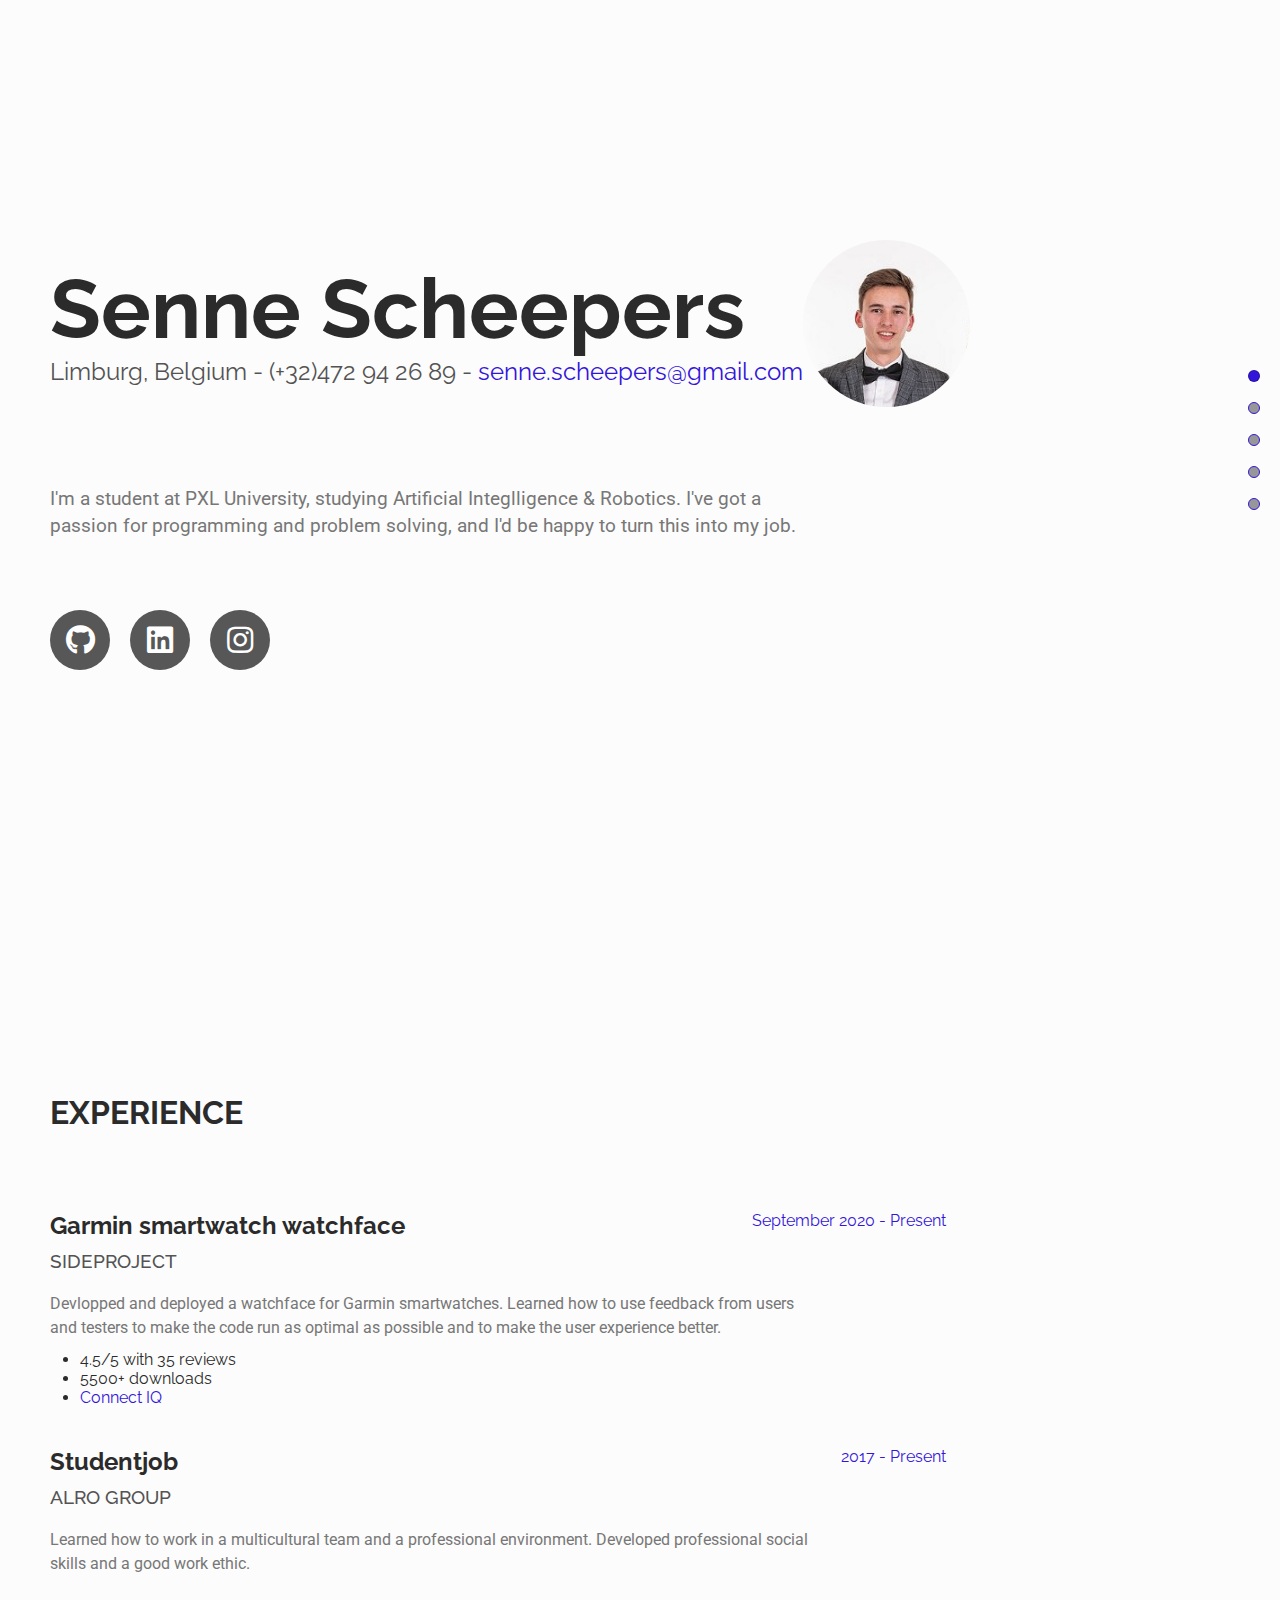
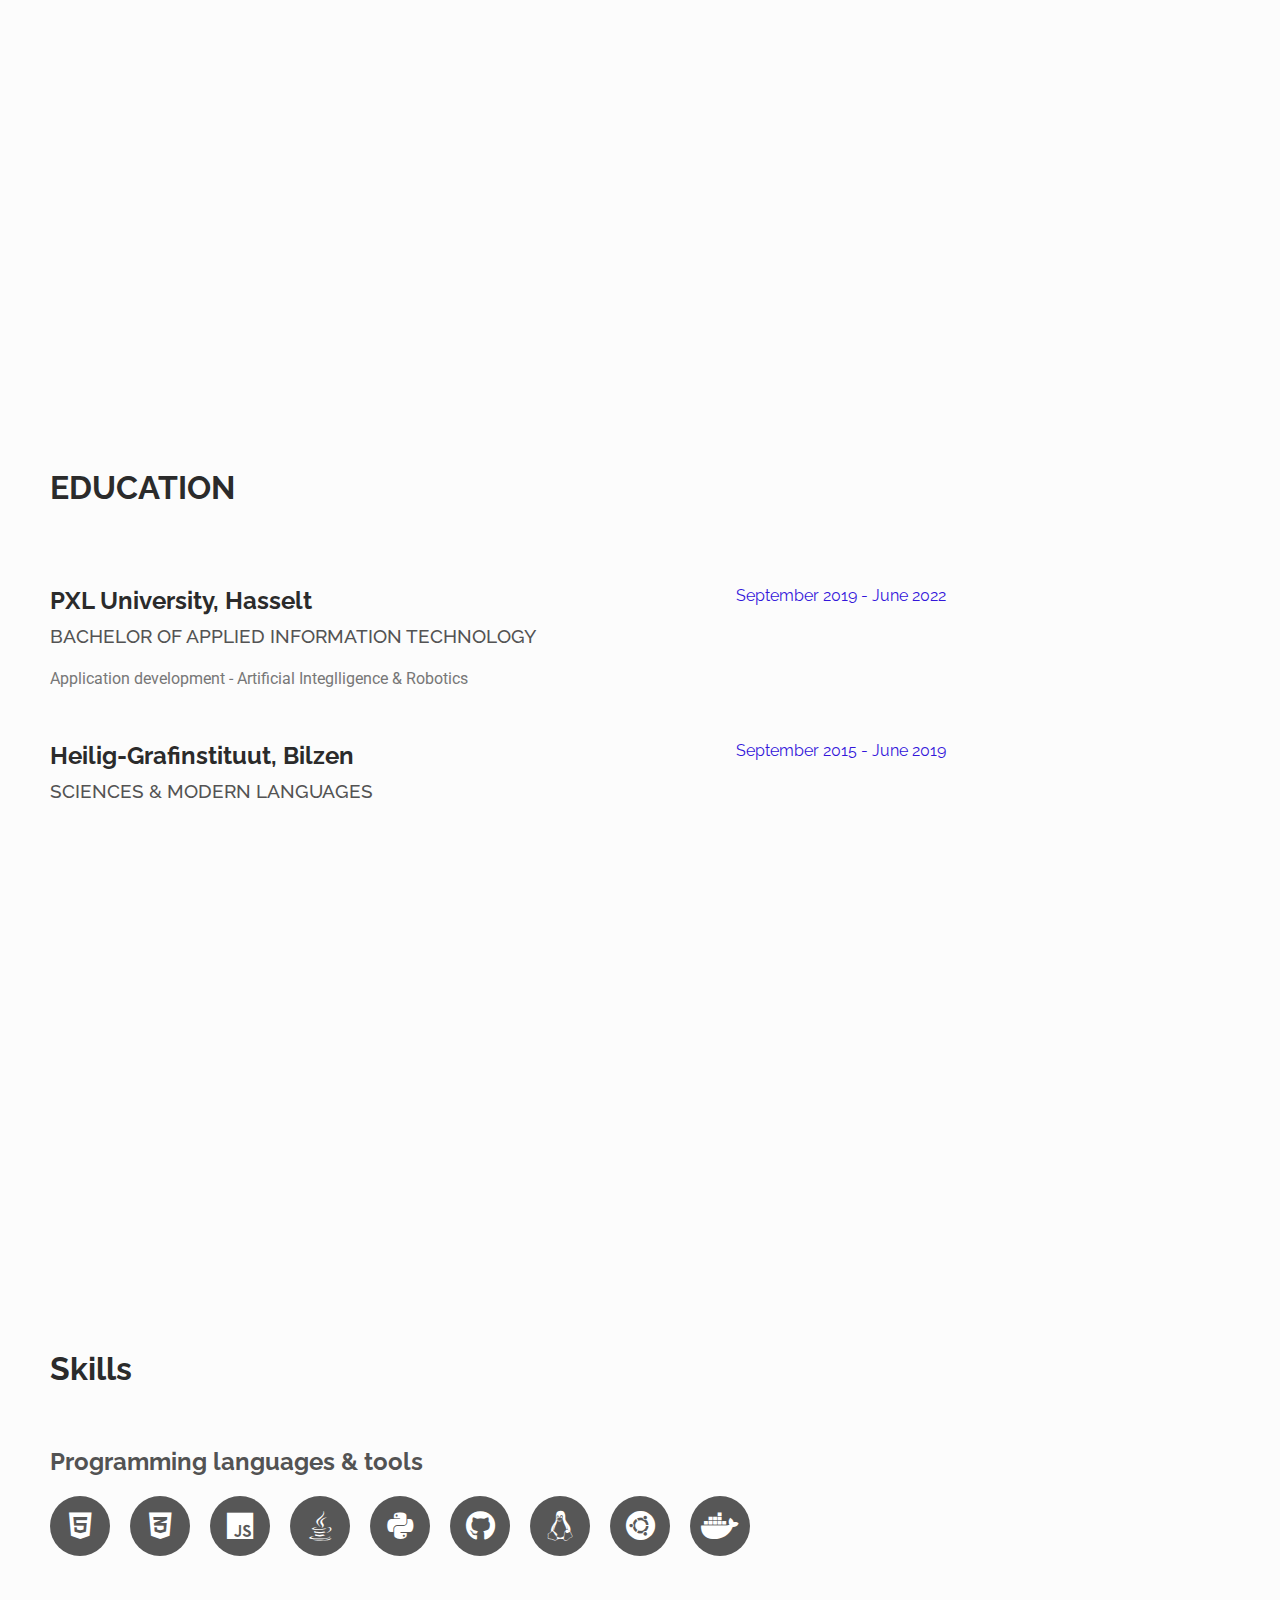
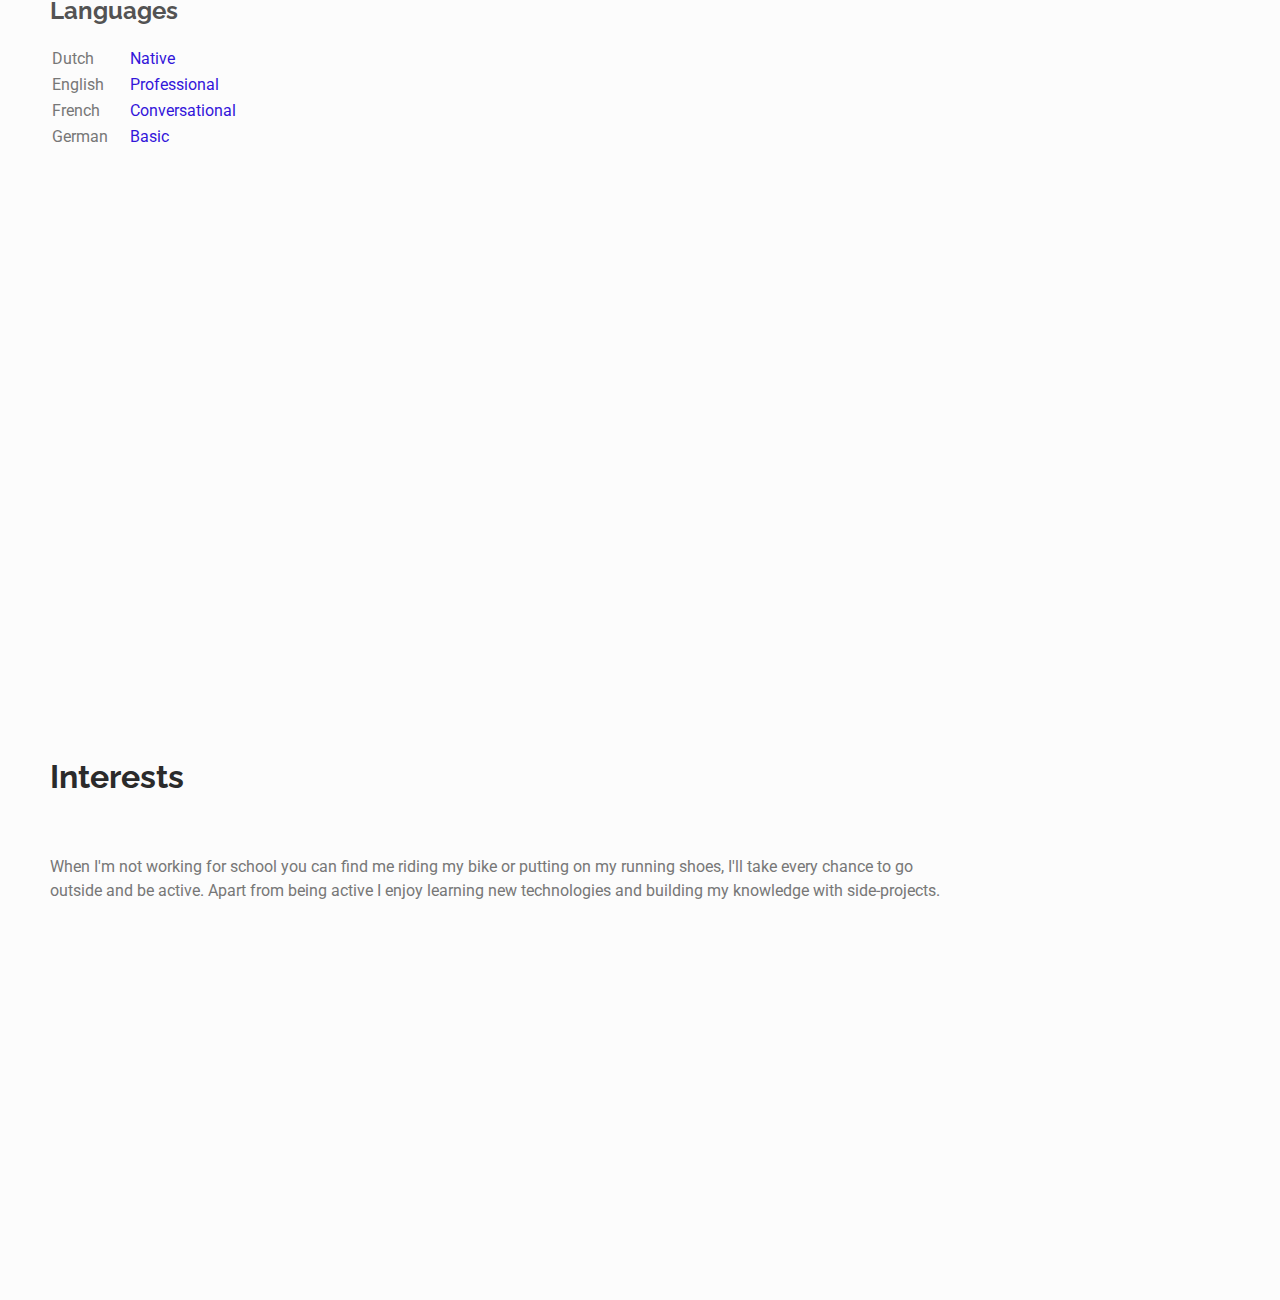
==== index.html @ 8582acb7 "Added interests page" ====
<!DOCTYPE html>
<html lang="en">

<head>
    <meta charset="UTF-8">
    <meta name="viewport" content="width=device-width, initial-scale=1.0">
    <link rel="icon" type="image/jpg" href="./assets/picture.jpg">
    <!-- Font Awesome -->
    <link rel="stylesheet" href="https://cdnjs.cloudflare.com/ajax/libs/font-awesome/5.15.2/css/all.min.css" />
    <!-- Google Fonts -->
    <link rel="preconnect" href="https://fonts.gstatic.com">
    <link href="https://fonts.googleapis.com/css2?family=Raleway:ital,wght@0,100;0,200;0,300;0,400;0,500;0,600;0,700;0,800;0,900;1,100;1,200;1,300;1,400;1,500;1,600;1,700;1,800;1,900&family=Roboto:ital,wght@0,100;0,300;0,400;0,500;0,700;0,900;1,100;1,300;1,400;1,500;1,700;1,900&display=swap"
        rel="stylesheet">
    <!-- Stylesheet -->
    <link rel="stylesheet" href="css/index.css">
    <title>Senne Scheepers</title>
</head>

<body>
    <div id="pages">
        <!-- HERE'S AN ANCHOR POINT (SCROLL INDICATOR) -->
        <div>
            <div class="scroll-indicator" id="section01" data-scroll-indicator-title="About"></div>
        </div>
        <section id="about">
            <div class="header">
                <div class="text">
                    <h1>Senne Scheepers</h1>
                    <span>Limburg, Belgium - (+32)472 94 26 89 - <a href="mailto:senne.scheepers@gmail.com">senne.scheepers@gmail.com</a></span>
                </div>
                <img src="./assets/picture.jpg" alt="Senne Scheepers">
            </div>
            <p>
                I'm a student at PXL University, studying Artificial Integlligence & Robotics. I've got a passion for programming and problem solving, and I'd be happy to turn this into my job.
            </p>
            <div id="links">
                <a href="https://github.com/sennescheepers" target="_blank"><i class="fab fa-github"></i></a>
                <a href="https://www.linkedin.com/in/sennescheepers/" target="_blank"><i class="fab fa-linkedin"></i></a>
                <a href="https://www.instagram.com/sennescheepers/" target="_blank"><i class="fab fa-instagram"></i></a>
            </div>
        </section>
        <!-- HERE'S AN ANCHOR POINT (SCROLL INDICATOR) -->
        <div>
            <div class="scroll-indicator" id="section02" data-scroll-indicator-title="Experience"></div>
        </div>
        <section id="experience">
            <h1>EXPERIENCE</h1>
            <article class="experience">
                <h3>Garmin smartwatch watchface</h3>
                <span class="date">September 2020 - Present</span>
                <p class="subtitle">SIDEPROJECT</p>
                <p class="text">
                    Devlopped and deployed a watchface for Garmin smartwatches. Learned how to use feedback from users and testers to make the code run as optimal as possible and to make the user experience better.
                    <ul class="list">
                        <li>4.5/5 with 35 reviews</li>
                        <li>5500+ downloads</li>
                        <li><a href="https://apps.garmin.com/nl-NL/apps/6eda8a23-2dc6-41f1-b3f8-45622f2d4570" target="_blank">Connect IQ</a></li>
                    </ul>
                </p>
            </article>
            <article class="experience">
                <h3>Studentjob</h3>
                <span class="date">2017 - Present</span>
                <p class="subtitle">ALRO GROUP</p>
                <p class="text">
                    Learned how to work in a multicultural team and a professional environment. Developed professional social skills and a good work ethic.
                </p>
            </article>
        </section>
        <!-- HERE'S AN ANCHOR POINT (SCROLL INDICATOR) -->
        <div>
            <div class="scroll-indicator" id="section03" data-scroll-indicator-title="Education"></div>
        </div>
        <section id="education">
            <h1>EDUCATION</h1>
            <article class="education">
                <h3>PXL University, Hasselt</h3>
                <span class="date">September 2019 - June 2022</span>
                <p class="subtitle">BACHELOR OF APPLIED INFORMATION TECHNOLOGY</p>
                <span class="text">Application development - Artificial Integlligence & Robotics</span>
            </article>
            <article class="education">
                <h3>Heilig-Grafinstituut, Bilzen</h3>
                <span class="date">September 2015 - June 2019</span>
                <p class="subtitle">SCIENCES & MODERN LANGUAGES</p>
            </article>
        </section>
        <!-- HERE'S AN ANCHOR POINT (SCROLL INDICATOR) -->
        <div>
            <div class="scroll-indicator" id="section04" data-scroll-indicator-title="Skills"></div>
        </div>
        <section id="skills">
            <h1>Skills</h1>
            <h3>Programming languages & tools</h3>
            <div id="tools">
                <div class="tool">
                    <i class="fab fa-html5"></i>
                </div>
                <div class="tool">
                    <i class="fab fa-css3-alt"></i>
                </div>
                <div class="tool">
                    <i class="fab fa-js"></i>
                </div>
                <div class="tool">
                    <i class="fab fa-java"></i>
                </div>
                <div class="tool">
                    <i class="fab fa-python"></i>
                </div>
                <div class="tool">
                    <i class="fab fa-github"></i>
                </div>
                <div class="tool">
                    <i class="fab fa-linux"></i>
                </div>
                <div class="tool">
                    <i class="fab fa-ubuntu"></i>
                </div>
                <div class="tool">
                    <i class="fab fa-docker"></i>
                </div>
            </div>
            <h3>Languages</h3>
            <table id="languages">
                <tr>
                    <td><span>Dutch</span></td>
                    <td><span class="level">Native</span></td>
                </tr>
                <tr>
                    <td><span>English</span></td>
                    <td><span class="level">Professional</span></td>
                </tr>
                <tr>
                    <td><span>French</span></td>
                    <td><span class="level">Conversational</span></td>
                </tr>
                <tr>
                    <td><span>German</span></td>
                    <td><span class="level">Basic</span></td>
                </tr>
            </table>
        </section>
        <!-- HERE'S AN ANCHOR POINT (SCROLL INDICATOR) -->
        <div>
            <div class="scroll-indicator" id="section05" data-scroll-indicator-title="Interests"></div>
        </div>
        <section id="interests">
            <h1>Interests</h1>
            <p>
                When I'm not working for school you can find me riding my bike or putting on my running shoes, I'll take every chance to go outside and be active. Apart from being active I enjoy learning new technologies and building my knowledge with side-projects.
            </p>
        </section>
    </div>

    <script src="https://ajax.googleapis.com/ajax/libs/jquery/2.1.1/jquery.min.js"></script>
    <script src="js/index.js"></script>
    <script src="js/scrollDots.js"></script>
</body>

</html>
---- css/index.css ----
* {
    margin: 0;
    padding: 0;
}

html,
body {
    margin: 0;
    padding: 0;
    width: 100%;
    height: 100%;
    font-family: 'Raleway', sans-serif;
    background-color: #fcfcfc;
    color: #2b2b2b;
}


/* Pages */

#pages {
    width: 100%;
    height: 100%;
}

#pages section {
    width: 100%;
    height: 100%;
    display: flex;
    justify-content: center;
    align-items: flex-start;
    flex-direction: column;
}


/* About */

#about .header {
    display: flex;
    flex-direction: row;
    align-items: center;
    justify-content: space-between;
}

#about h1 {
    margin-left: 50px;
    font-size: 62pt;
}

#about span {
    margin-left: 50px;
    font-size: 18pt;
    color: #535353;
}

#about span a {
    text-decoration: none;
    color: #3316da;
}

#about span a:hover {
    text-decoration: underline;
}

#about img {
    height: 90%;
    border-radius: 50%;
}

#about p {
    width: 60%;
    margin: 70px 50px;
    font-family: 'Roboto', sans-serif;
    font-size: 14pt;
    line-height: 20pt;
    color: #777777;
}

#about #links {
    margin-left: 50px;
    display: flex;
    flex-direction: row;
}

#about #links a {
    width: 60px;
    height: 60px;
    border-radius: 30px;
    background: #575757;
    display: flex;
    justify-content: center;
    align-items: center;
    text-decoration: none;
    margin-right: 20px;
    transition: .3s ease-in-out;
}

#about #links a:hover {
    background: #3316da;
}

#about #links a i {
    font-size: 30px;
    color: #fff;
}


/* Experience */

#experience h1 {
    margin: 0 0 60px 50px;
    font-size: 24pt;
}

#experience .experience {
    width: 70%;
    margin: 20px 50px;
}

#experience h3 {
    display: inline-block;
    font-size: 18pt;
}

#experience .date {
    float: right;
    color: #3316da;
}

#experience .subtitle {
    color: #535353;
    font-size: 14pt;
    font-weight: 500;
    margin: 10px 0;
}

#experience .text {
    font-family: 'Roboto', sans-serif;
    line-height: 18pt;
    color: #777777;
    margin: 10px 0;
    display: inline-block;
    width: 85%;
}

#experience .list {
    margin-left: 30px;
}

#experience .list a {
    text-decoration: none;
    color: #3316da;
}

#experience .list a:hover {
    text-decoration: underline;
}


/* Education */

#education h1 {
    margin: 0 0 60px 50px;
    font-size: 24pt;
}

#education .education {
    width: 70%;
    margin: 20px 50px;
}

#education h3 {
    display: inline-block;
    font-size: 18pt;
}

#education .date {
    float: right;
    color: #3316da;
}

#education .subtitle {
    color: #535353;
    font-size: 14pt;
    font-weight: 500;
    margin: 10px 0;
}

#education .text {
    font-family: 'Roboto', sans-serif;
    line-height: 18pt;
    color: #777777;
    margin: 10px 0;
    display: inline-block;
    width: 85%;
}


/* Skills */

#skills h1 {
    margin: 0 0 60px 50px;
    font-size: 24pt;
}

#skills h3 {
    margin: 0 0 20px 50px;
    font-size: 18pt;
    color: #535353;
}

#skills #tools {
    margin: 0 0 40px 50px;
    display: flex;
    flex-direction: row;
}

#skills #tools .tool {
    width: 60px;
    height: 60px;
    border-radius: 30px;
    background: #575757;
    display: flex;
    justify-content: center;
    align-items: center;
    text-decoration: none;
    margin-right: 20px;
    transition: .3s ease-in-out;
}

#skills #tools .tool i {
    font-size: 30px;
    color: #fff;
}

#skills #languages {
    margin-left: 50px;
    font-family: 'Roboto', sans-serif;
    line-height: 18pt;
    color: #777777;
}

#skills #languages .level {
    color: #3316da;
    margin-left: 20px;
}


/* Interests */

#interests h1 {
    margin: 0 0 60px 50px;
    font-size: 24pt;
}

#interests p {
    margin: 0 0 40px 50px;
    width: 70%;
    font-family: 'Roboto', sans-serif;
    line-height: 18pt;
    color: #777777;
}


/*easy scroll dots - navigation*/

.scroll-indicator-controller {
    position: fixed;
    top: 50vh;
    transform: translate(0, -50%);
    right: 20px;
    z-index: 999;
}

@media (max-width: 1024px) {
    .scroll-indicator-controller {
        right: 10px;
    }
}

.scroll-indicator-controller>div {
    width: 10px;
    height: 10px;
    position: relative;
    border-radius: 50%;
    border: 1px solid #3316da;
    background: rgba(0, 0, 0, 0.4);
    margin: 0 0 20px 0;
    cursor: pointer;
    transition: background 0.4s ease;
    will-change: transition;
}

.scroll-indicator-controller>div span {
    color: #3316da;
    position: absolute;
    right: calc(100% + 8px);
    white-space: nowrap;
    top: -4px;
    font-size: 16px;
    line-height: 17px;
    width: 0;
    overflow: hidden;
    opacity: 0;
    transform: translateX(10px);
    transition: all 0.4s ease;
    will-change: transition;
    color: #777777;
    font-weight: 300;
}

.scroll-indicator-controller>div span:after {
    content: "-----";
    padding-left: 5px;
    letter-spacing: -3px;
    vertical-align: text-top;
    font-weight: 400;
}

@media (hover: hover) {
    .scroll-indicator-controller>div:hover span {
        width: auto;
        opacity: 1;
        overflow: visible;
        transform: translateX(0px);
    }
}

@media all and (-ms-high-contrast: none),
(-ms-high-contrast: active) {
    .scroll-indicator-controller>div:hover span {
        width: auto;
        opacity: 1;
        overflow: visible;
        transform: translateX(0px);
    }
}

@media (hover: none) {
    .scroll-indicator-controller>div span {
        display: none;
    }
}

.scroll-indicator-controller.indi-mobile>div span {
    display: none;
}

.scroll-indicator-controller>div.active {
    background: #3316da;
    border-color: rgba(0, 0, 0, 0.25);
}

@supports (-ms-ime-align:auto) {
    .scroll-indicator-controller>div span {
        transition: opacity 0.4s ease;
    }
}
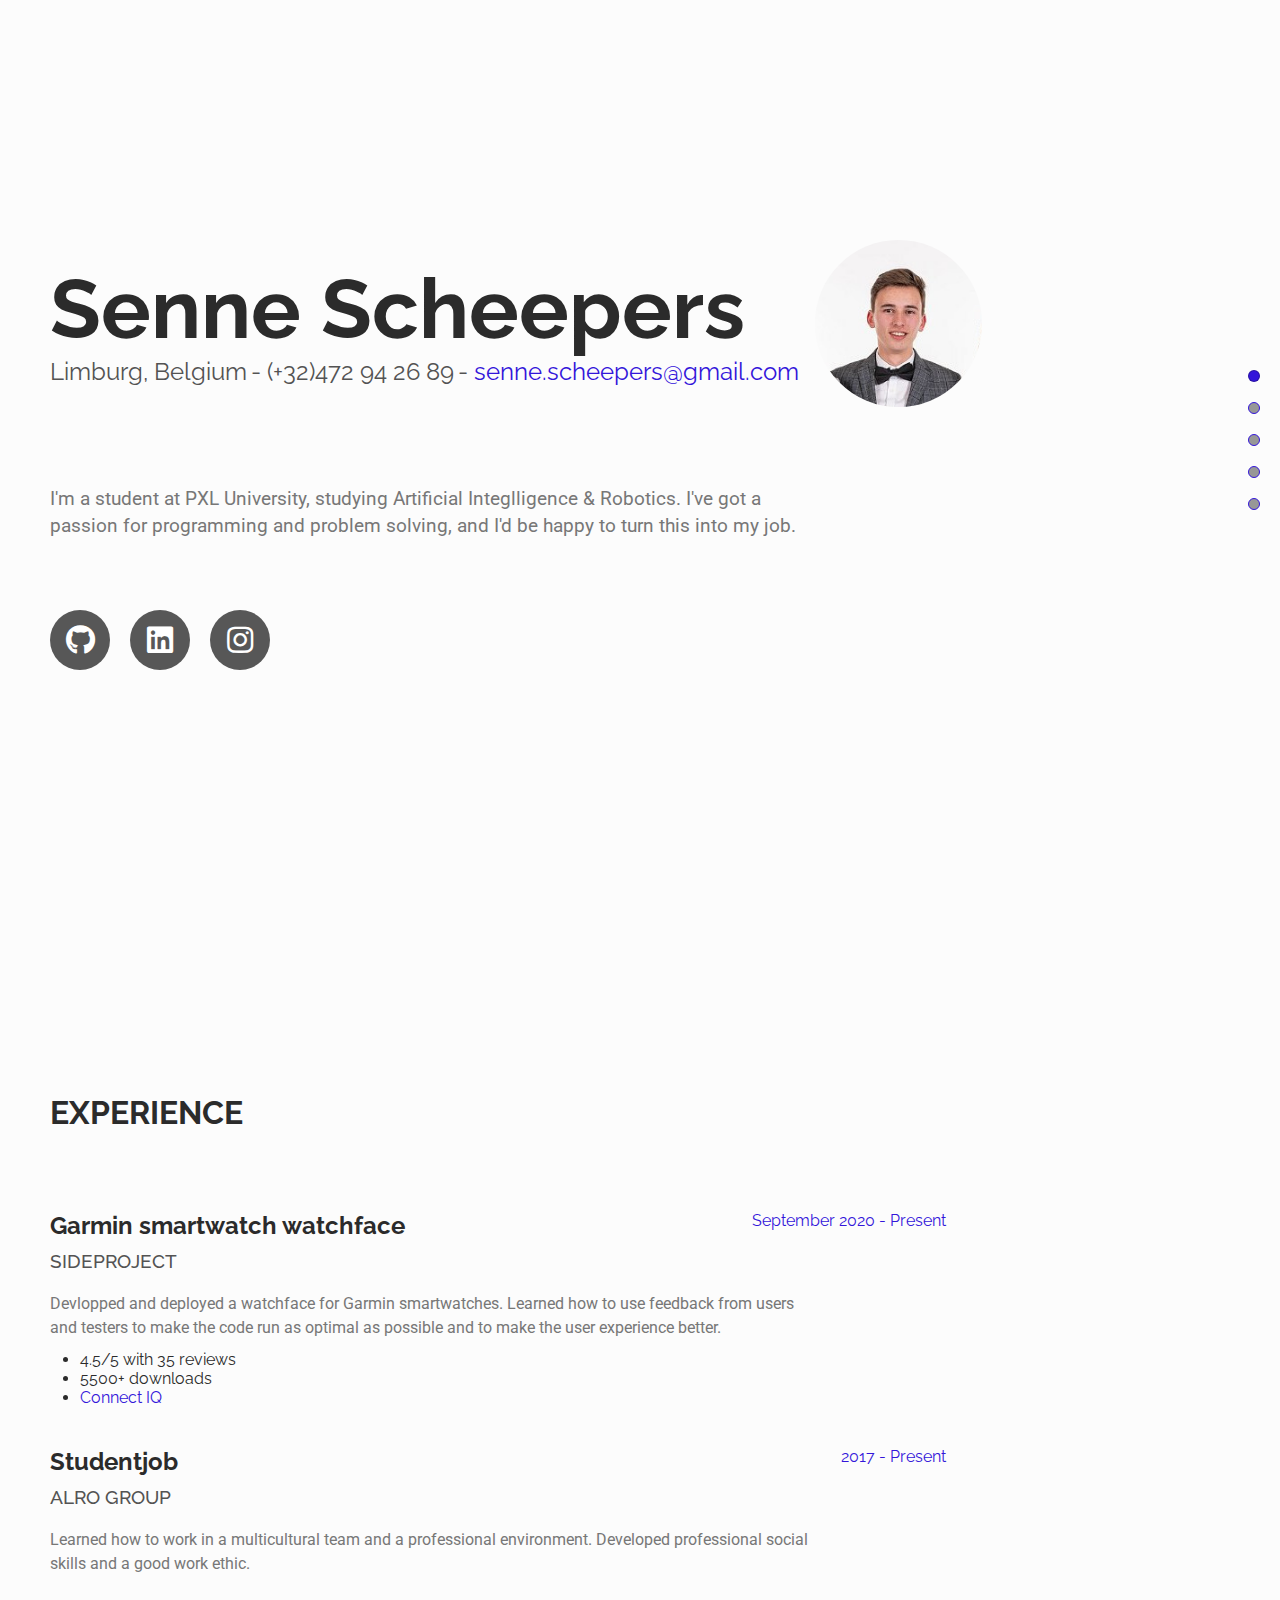
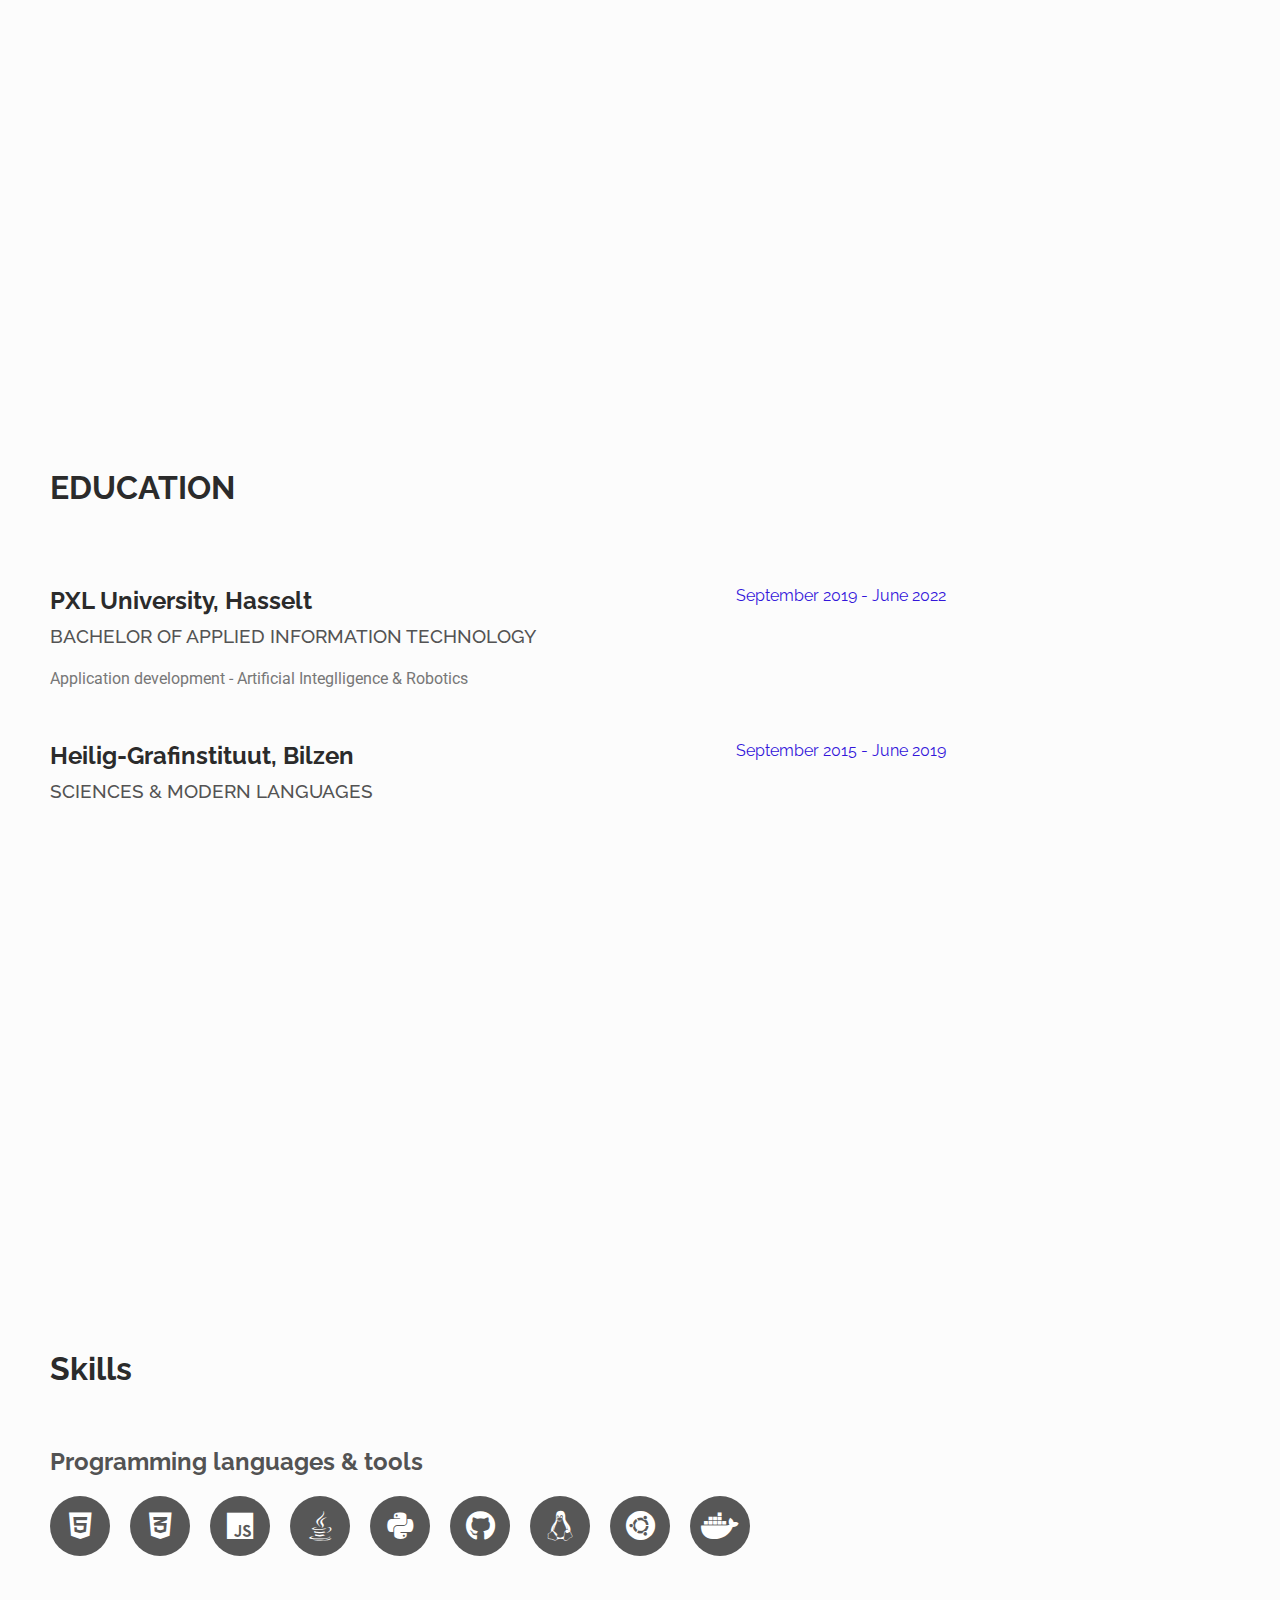
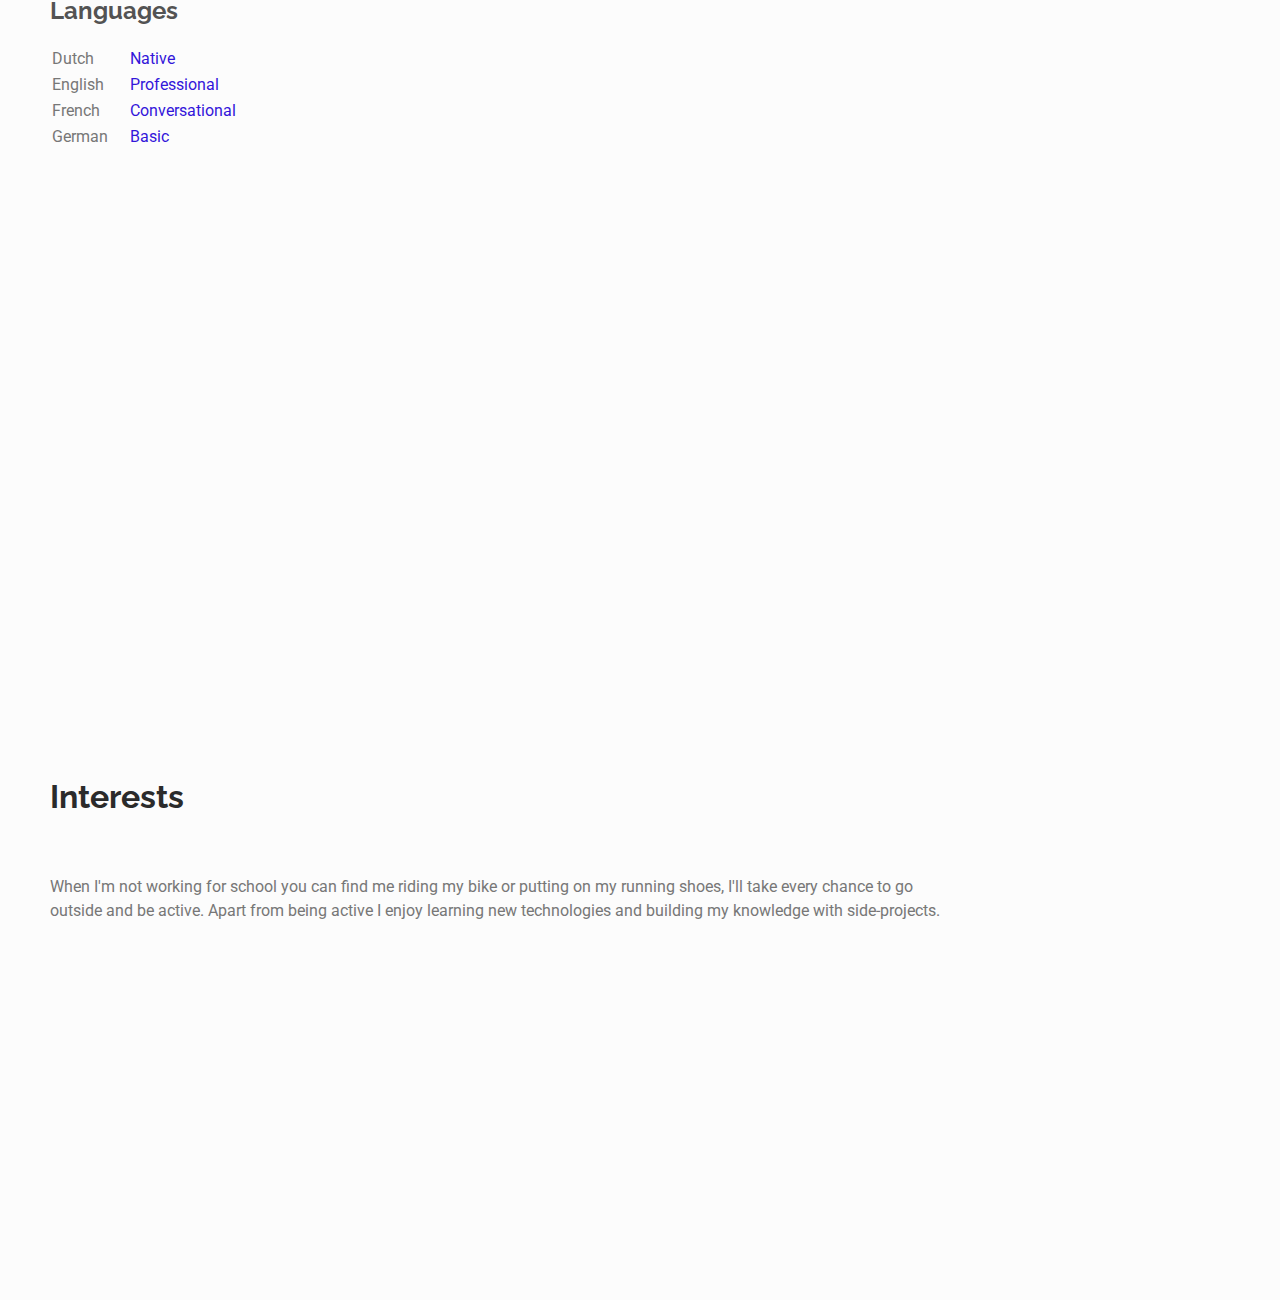
==== commit 2668a17f: "Added media queries" ====
--- a/index.html
+++ b/index.html
@@ -4,7 +4,7 @@
 <head>
     <meta charset="UTF-8">
     <meta name="viewport" content="width=device-width, initial-scale=1.0">
-    <link rel="icon" type="image/jpg" href="./assets/picture.jpg">
+    <link rel="icon" type="image/png" href="./assets/logo.png">
     <!-- Font Awesome -->
     <link rel="stylesheet" href="https://cdnjs.cloudflare.com/ajax/libs/font-awesome/5.15.2/css/all.min.css" />
     <!-- Google Fonts -->
@@ -26,7 +26,11 @@
             <div class="header">
                 <div class="text">
                     <h1>Senne Scheepers</h1>
-                    <span>Limburg, Belgium - (+32)472 94 26 89 - <a href="mailto:senne.scheepers@gmail.com">senne.scheepers@gmail.com</a></span>
+                    <span>Limburg, Belgium</span>
+                    <span> - </span>
+                    <span>(+32)472 94 26 89</span>
+                    <span> - </span>
+                    <span><a href="mailto:senne.scheepers@gmail.com">senne.scheepers@gmail.com</a></span>
                 </div>
                 <img src="./assets/picture.jpg" alt="Senne Scheepers">
             </div>
@@ -154,7 +158,6 @@
     </div>
 
     <script src="https://ajax.googleapis.com/ajax/libs/jquery/2.1.1/jquery.min.js"></script>
-    <script src="js/index.js"></script>
     <script src="js/scrollDots.js"></script>
 </body>
 
--- a/css/index.css
+++ b/css/index.css
@@ -42,12 +42,13 @@
 }
 
 #about h1 {
-    margin-left: 50px;
+    margin: 0 50px;
+    margin-right: 70px;
     font-size: 62pt;
 }
 
 #about span {
-    margin-left: 50px;
+    margin: 0 -50px 0 50px;
     font-size: 18pt;
     color: #535353;
 }
@@ -253,7 +254,7 @@
 }
 
 #interests p {
-    margin: 0 0 40px 50px;
+    margin: 0 0 0 50px;
     width: 70%;
     font-family: 'Roboto', sans-serif;
     line-height: 18pt;
@@ -261,7 +262,131 @@
 }
 
 
-/*easy scroll dots - navigation*/
+/* Media queries */
+
+@media (max-width:1050px) {
+    #about h1 {
+        margin: 0 50px;
+    }
+    #about span {
+        font-size: 14pt;
+    }
+    #about span:last-child {
+        margin-right: 50px;
+    }
+    #about img {
+        display: none;
+    }
+    #experience .experience,
+    #education .education,
+    #interests p {
+        width: calc(100% - 100px);
+    }
+}
+
+@media (max-width:850px) {
+    #about p {
+        width: calc(100% - 100px);
+    }
+    #experience .experience .text,
+    #education .education .text {
+        width: 100%;
+    }
+    #skills #tools {
+        width: calc(100% - 100px);
+        margin-bottom: 10px;
+        flex-wrap: wrap;
+    }
+    #skills #tools .tool {
+        margin-bottom: 20px;
+    }
+}
+
+@media (max-width:700px) {
+    #experience h3,
+    #education h3 {
+        display: block;
+    }
+    #experience span.date,
+    #education span.date {
+        float: none;
+    }
+}
+
+@media (max-width: 530px) {
+    #about .header .text h1 {
+        font-size: 40pt;
+        margin: 0 25px;
+    }
+    #about .header .text span {
+        margin: 0 -25px 0 25px;
+    }
+    #about p {
+        margin: 70px 25px;
+    }
+    #about #links {
+        margin: 0 25px;
+    }
+    #experience h1,
+    #education h1,
+    #skills h1,
+    #interests h1 {
+        margin-left: 25px;
+    }
+    #experience .experience,
+    #education .education {
+        margin: 20px 25px;
+        width: calc(100% - 50px);
+    }
+    #skills h3 {
+        margin: 0 0 20px 25px;
+    }
+    #skills #tools {
+        justify-content: space-evenly;
+        margin-left: 25px;
+        width: calc(100% - 50px);
+    }
+    #skills #languages {
+        margin-left: 25px;
+    }
+    #interests p {
+        margin-left: 25px;
+        width: calc(100% - 50px);
+    }
+}
+
+@media (max-width:450px) {
+    #about .header .text h1 {
+        font-size: 26pt;
+    }
+    #about .header .text span {
+        font-size: 12pt;
+    }
+    #about p {
+        font-size: 11pt;
+    }
+    #experience h1,
+    #education h1,
+    #skills h1,
+    #interests h1 {
+        font-size: 18pt;
+    }
+    #experience .experience h3,
+    #education .education h3 {
+        font-size: 15pt;
+    }
+    #experience .experience span.date,
+    #education .education span.date {
+        font-size: 11pt;
+    }
+    #experience .experience p.subtitle,
+    #education .education p.subtitle {
+        font-size: 12pt;
+    }
+}
+
+
+/*easy scroll dots - navigation - no touchy */
 
 .scroll-indicator-controller {
     position: fixed;
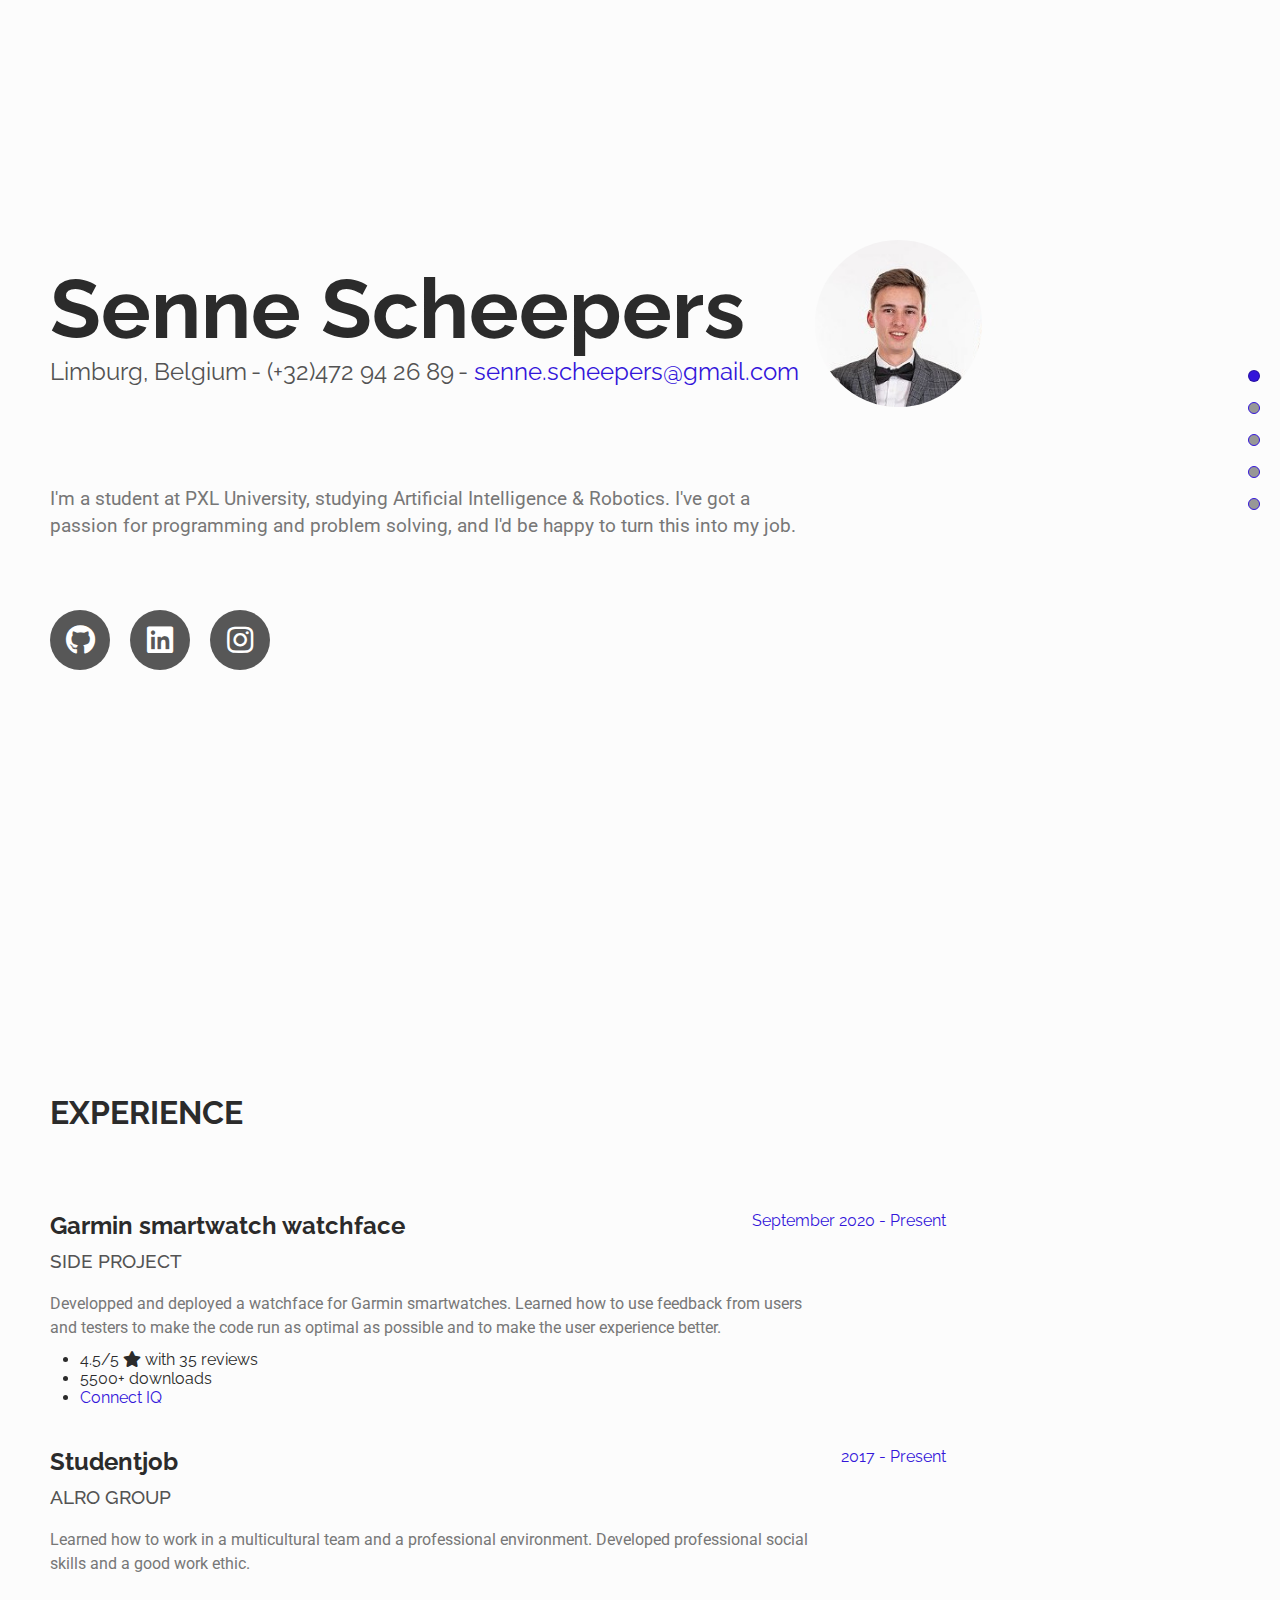
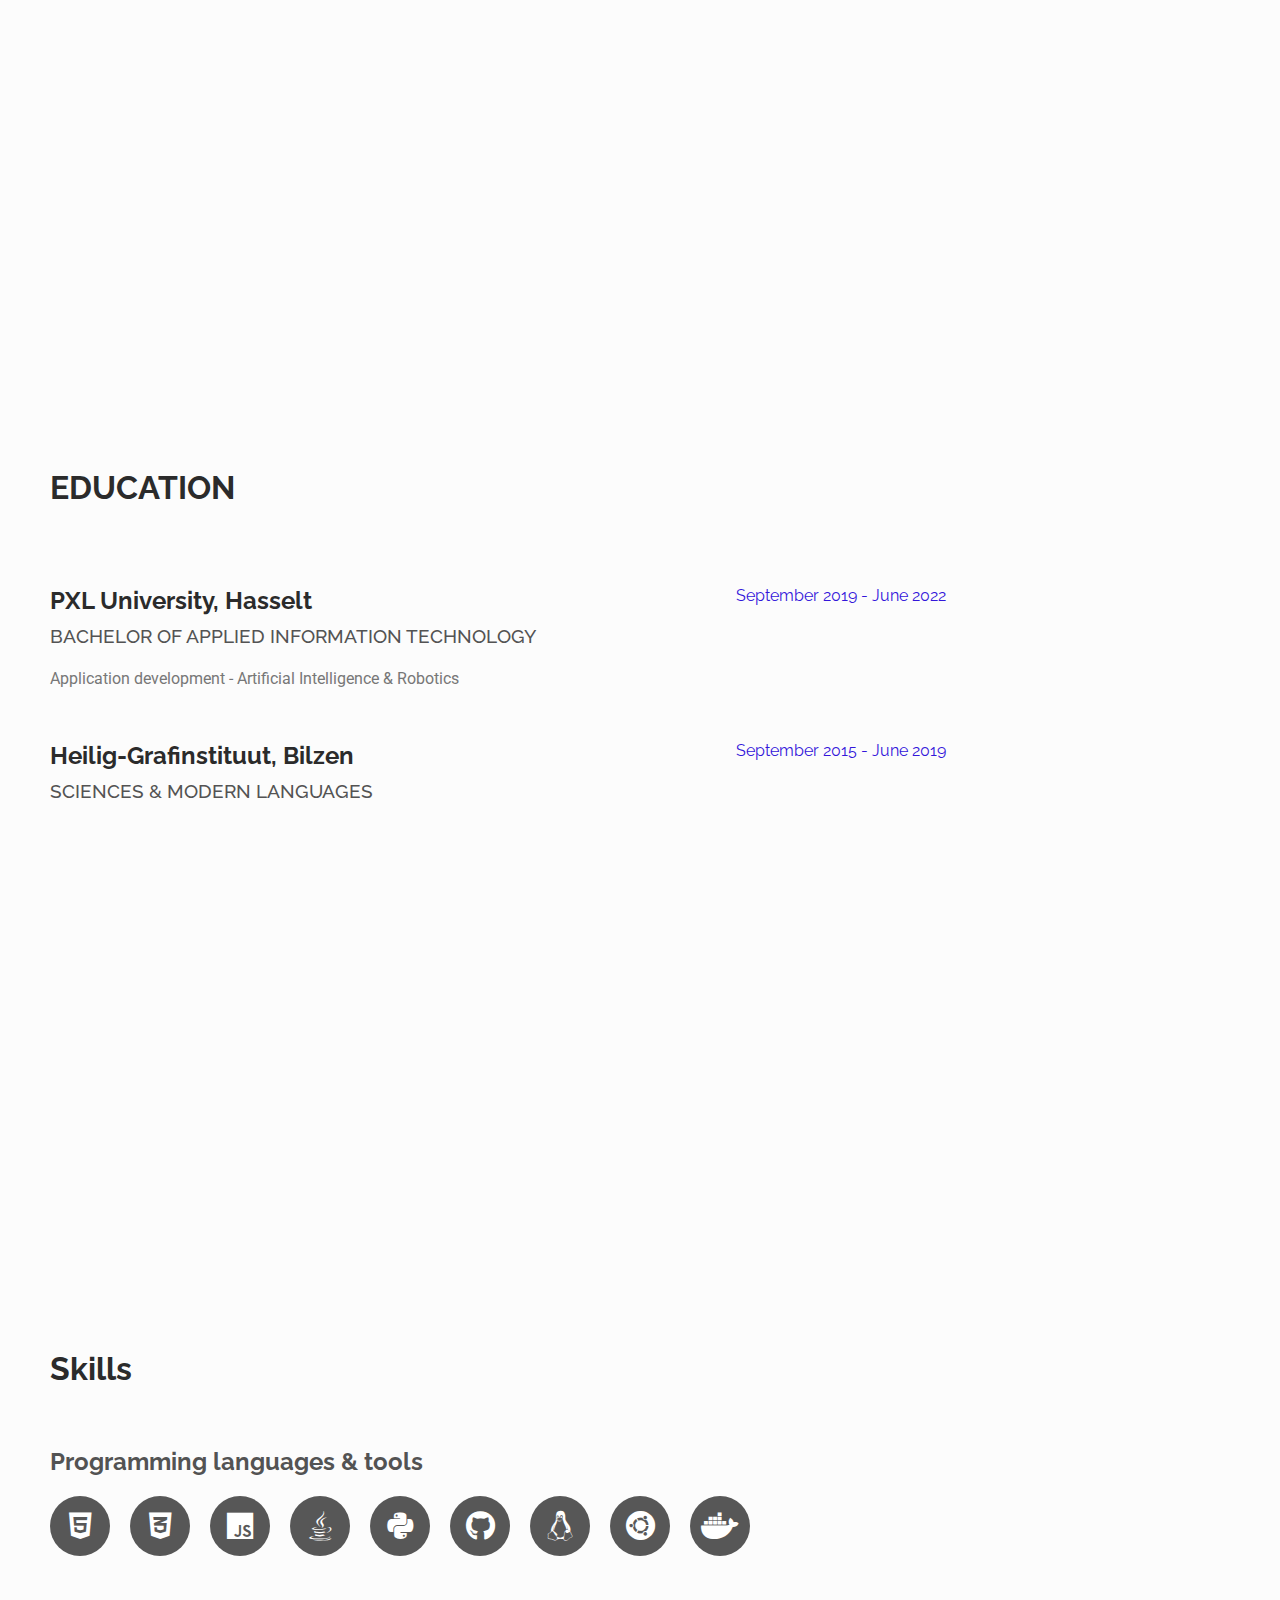
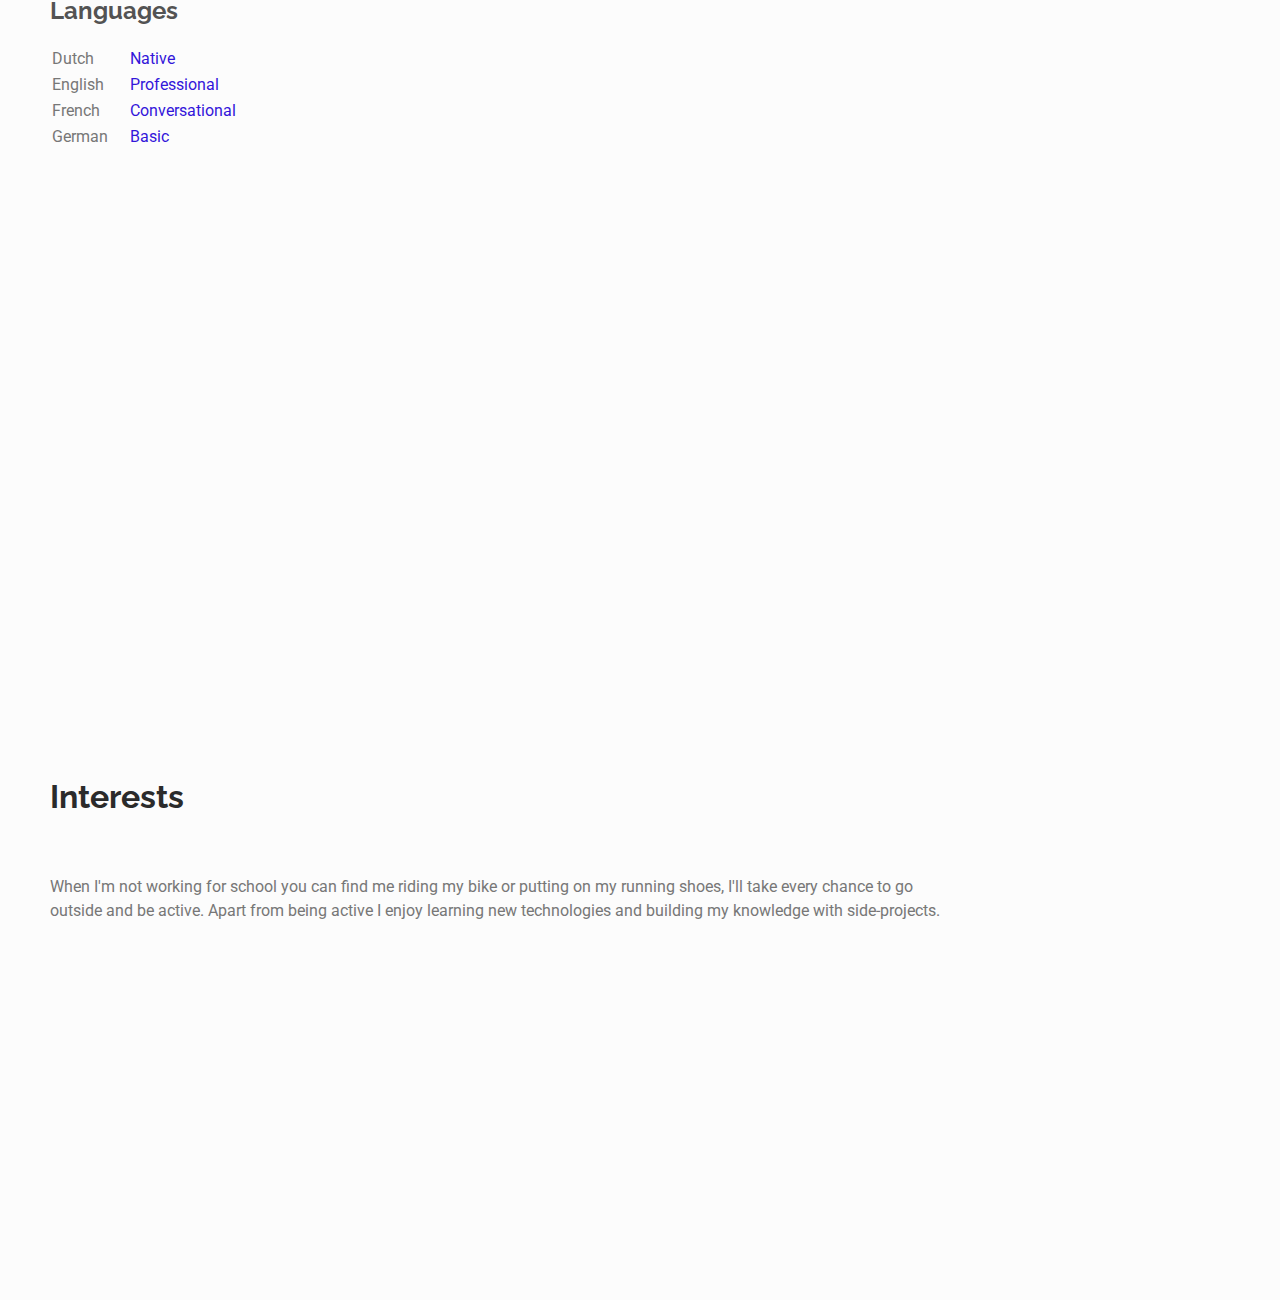
==== commit 5c5af391: "Typos obviously" ====
--- a/index.html
+++ b/index.html
@@ -35,7 +35,7 @@
                 <img src="./assets/picture.jpg" alt="Senne Scheepers">
             </div>
             <p>
-                I'm a student at PXL University, studying Artificial Integlligence & Robotics. I've got a passion for programming and problem solving, and I'd be happy to turn this into my job.
+                I'm a student at PXL University, studying Artificial Intelligence & Robotics. I've got a passion for programming and problem solving, and I'd be happy to turn this into my job.
             </p>
             <div id="links">
                 <a href="https://github.com/sennescheepers" target="_blank"><i class="fab fa-github"></i></a>
@@ -52,11 +52,11 @@
             <article class="experience">
                 <h3>Garmin smartwatch watchface</h3>
                 <span class="date">September 2020 - Present</span>
-                <p class="subtitle">SIDEPROJECT</p>
+                <p class="subtitle">SIDE PROJECT</p>
                 <p class="text">
-                    Devlopped and deployed a watchface for Garmin smartwatches. Learned how to use feedback from users and testers to make the code run as optimal as possible and to make the user experience better.
+                    Developped and deployed a watchface for Garmin smartwatches. Learned how to use feedback from users and testers to make the code run as optimal as possible and to make the user experience better.
                     <ul class="list">
-                        <li>4.5/5 with 35 reviews</li>
+                        <li>4.5/5 <i class="fas fa-star"></i> with 35 reviews</li>
                         <li>5500+ downloads</li>
                         <li><a href="https://apps.garmin.com/nl-NL/apps/6eda8a23-2dc6-41f1-b3f8-45622f2d4570" target="_blank">Connect IQ</a></li>
                     </ul>
@@ -81,7 +81,7 @@
                 <h3>PXL University, Hasselt</h3>
                 <span class="date">September 2019 - June 2022</span>
                 <p class="subtitle">BACHELOR OF APPLIED INFORMATION TECHNOLOGY</p>
-                <span class="text">Application development - Artificial Integlligence & Robotics</span>
+                <span class="text">Application development - Artificial Intelligence & Robotics</span>
             </article>
             <article class="education">
                 <h3>Heilig-Grafinstituut, Bilzen</h3>
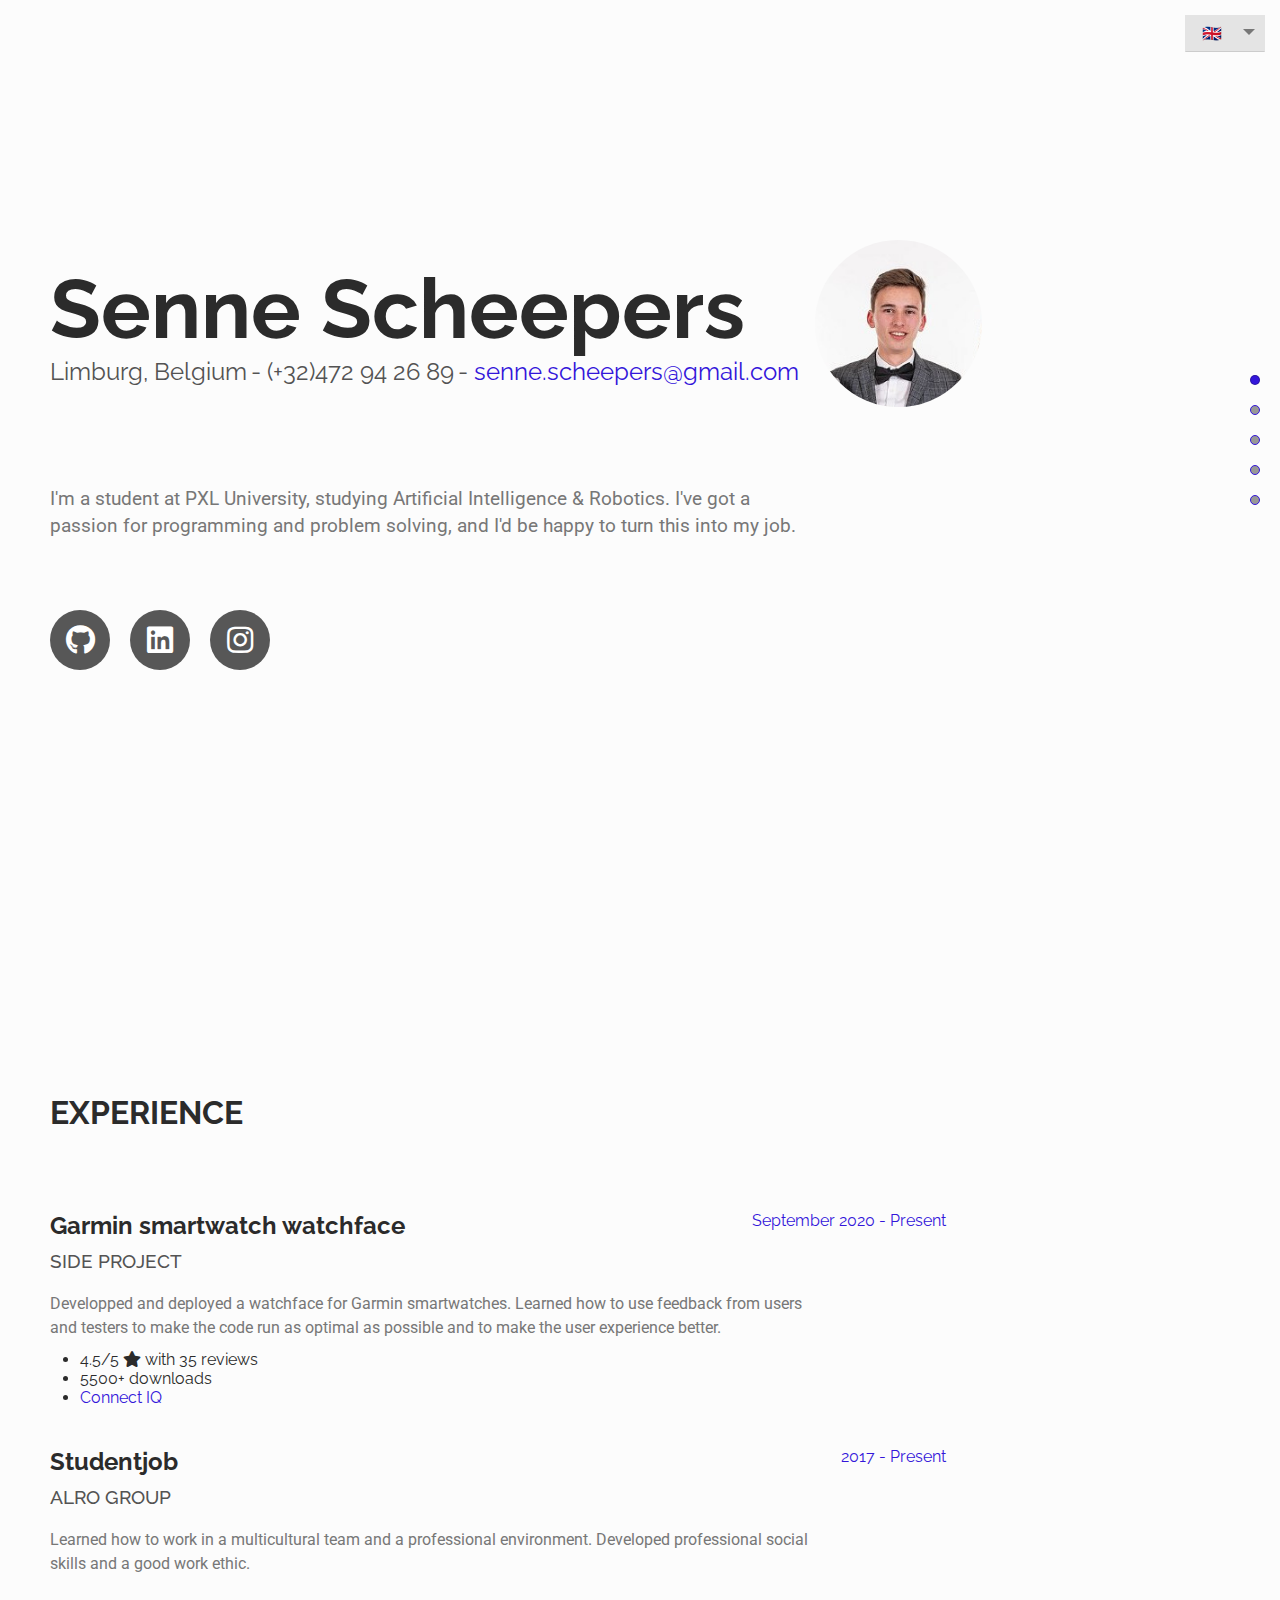
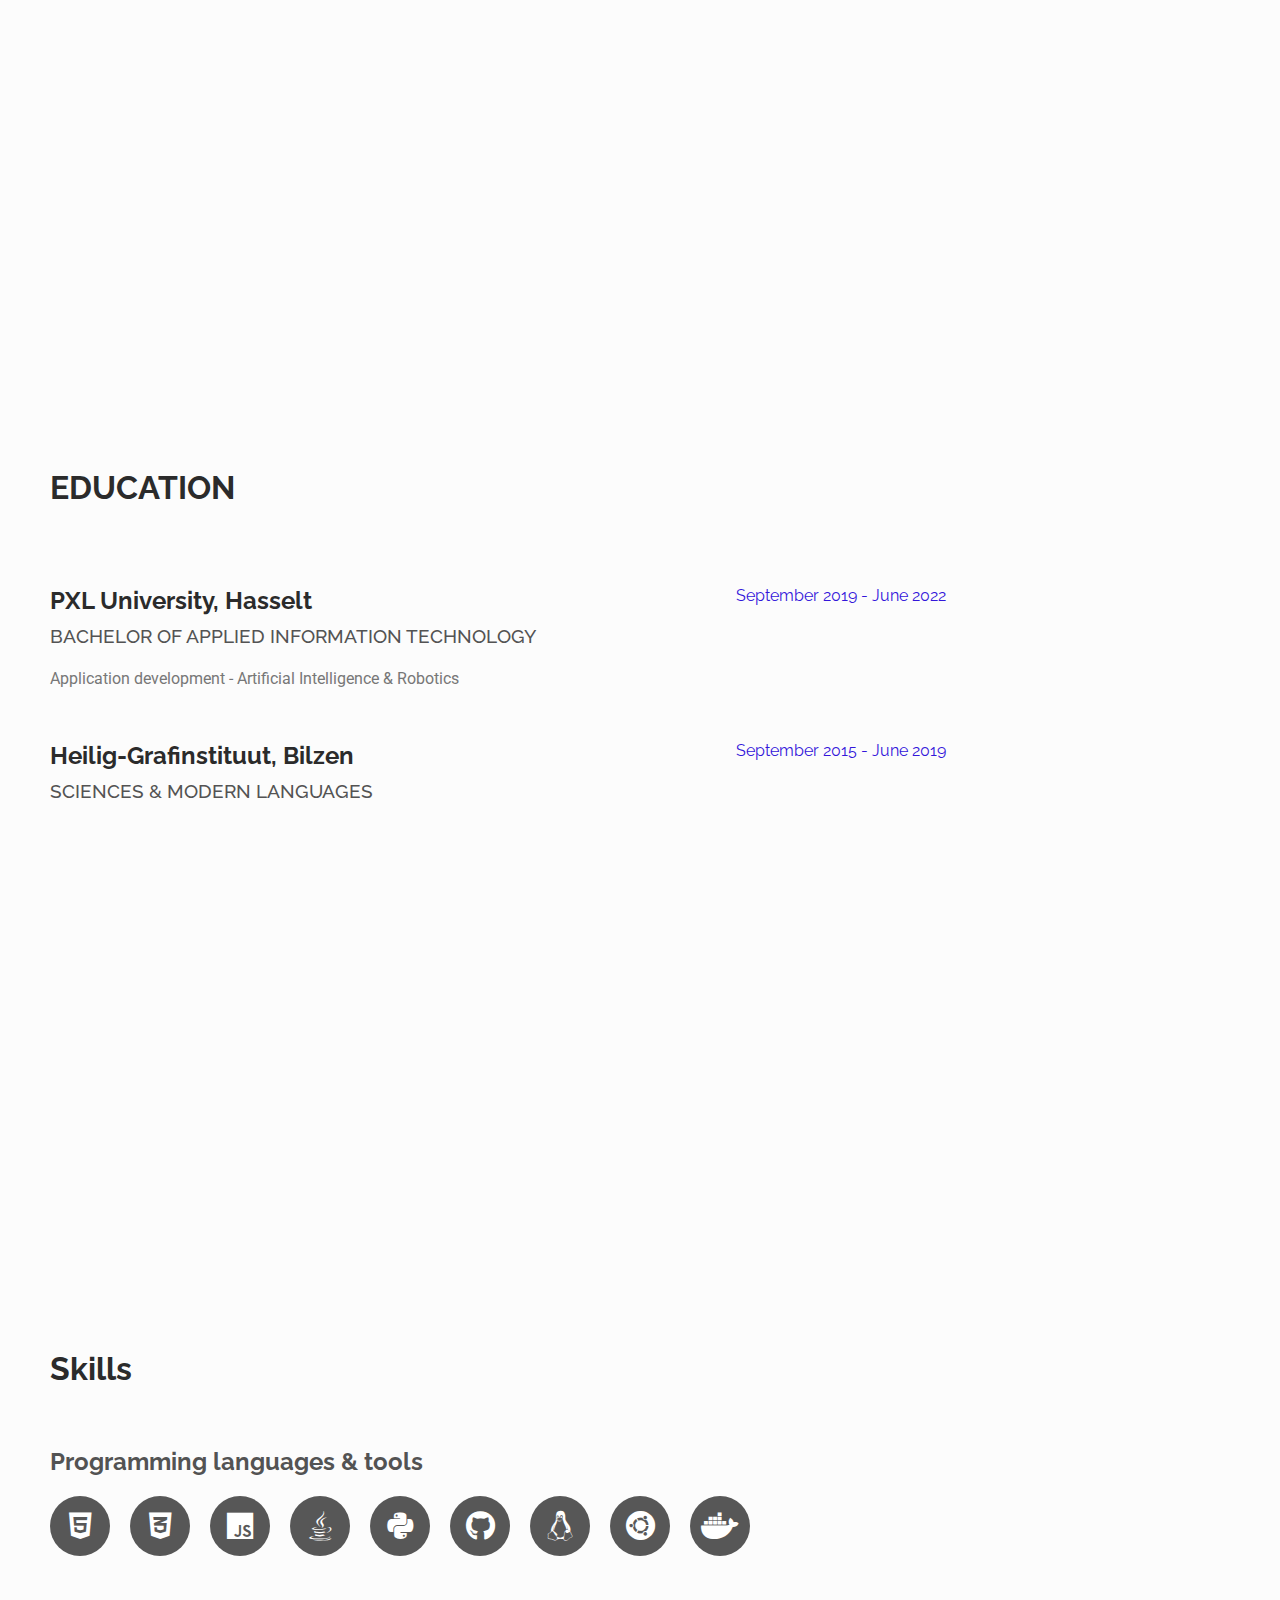
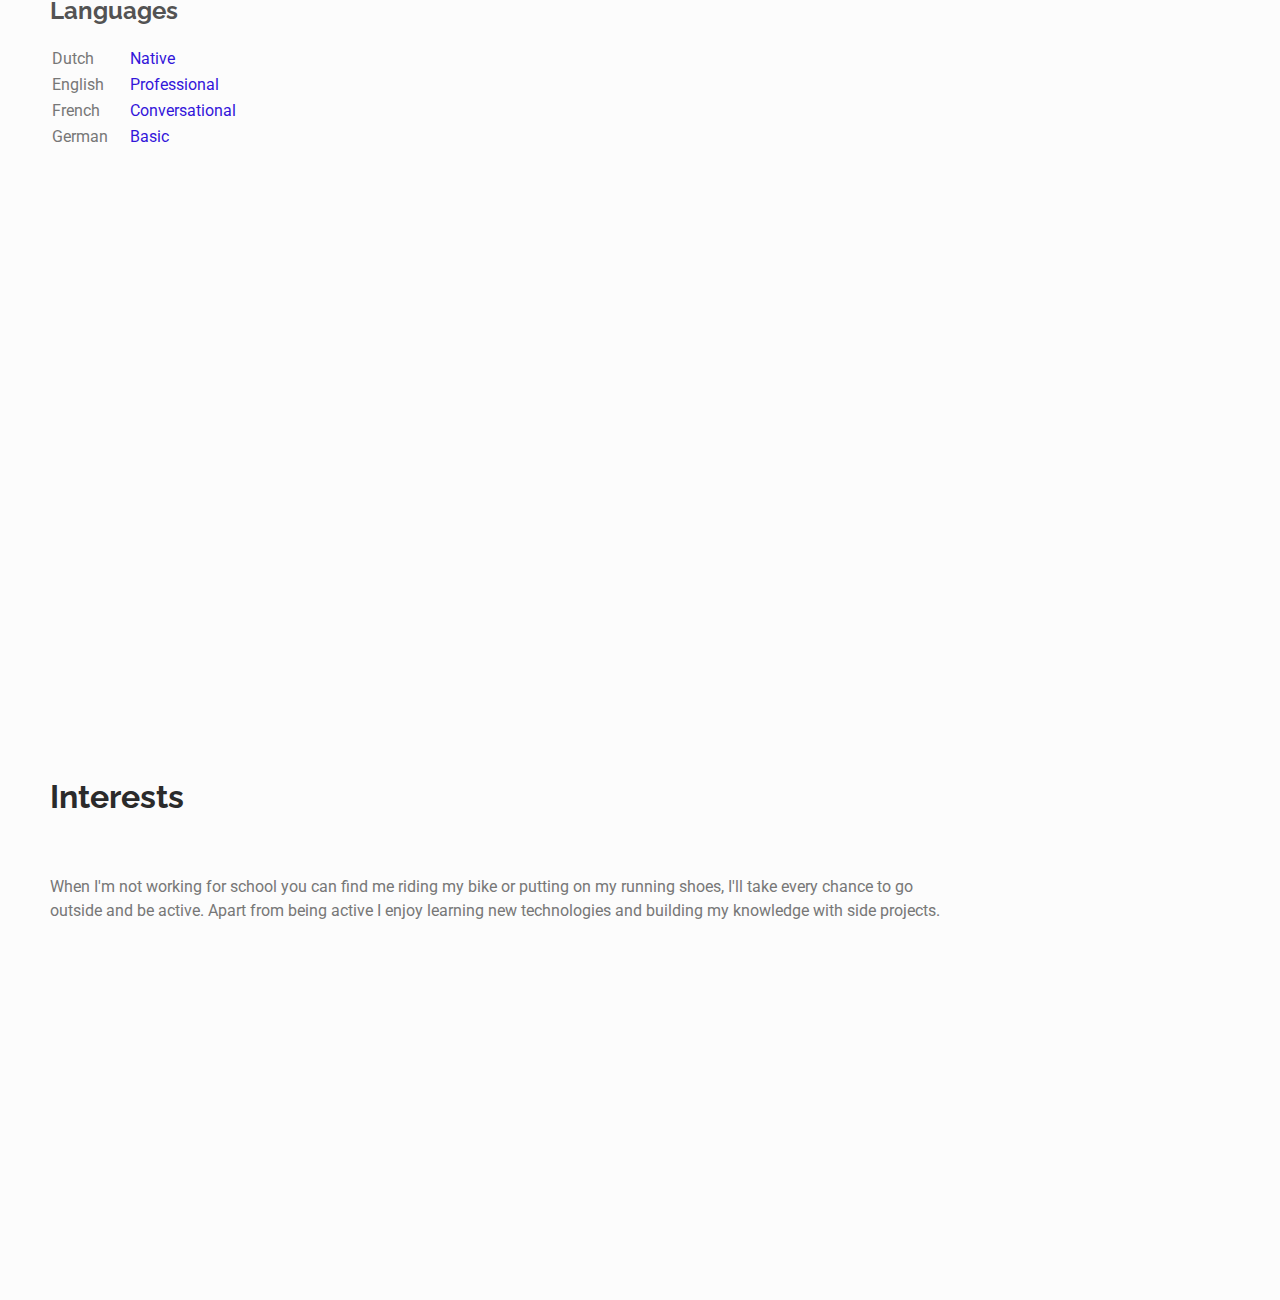
==== commit d23c51d8: "Language select" ====
--- a/index.html
+++ b/index.html
@@ -4,6 +4,7 @@
 <head>
     <meta charset="UTF-8">
     <meta name="viewport" content="width=device-width, initial-scale=1.0">
+    <meta name="description" content="Personal website of Senne Scheepers">
     <link rel="icon" type="image/png" href="./assets/logo.png">
     <!-- Font Awesome -->
     <link rel="stylesheet" href="https://cdnjs.cloudflare.com/ajax/libs/font-awesome/5.15.2/css/all.min.css" />
@@ -23,10 +24,19 @@
             <div class="scroll-indicator" id="section01" data-scroll-indicator-title="About"></div>
         </div>
         <section id="about">
+            <div class="select" style="width: 80px;">
+                <select name="language-picker-select" id="language-picker-select">
+                    <option value="0">0</option>
+                    <option lang="en" value="english" selected>🇬🇧</option>
+                    <option lang="nl" value="nederlands">🇳🇱</option>
+                    <option lang="fr" value="francais">🇫🇷</option>
+                    <option lang="de" value="deutsch">🇩🇪</option>
+                </select>
+            </div>
             <div class="header">
                 <div class="text">
                     <h1>Senne Scheepers</h1>
-                    <span>Limburg, Belgium</span>
+                    <span id="location">Limburg, Belgium</span>
                     <span> - </span>
                     <span>(+32)472 94 26 89</span>
                     <span> - </span>
@@ -34,7 +44,7 @@
                 </div>
                 <img src="./assets/picture.jpg" alt="Senne Scheepers">
             </div>
-            <p>
+            <p id="summary">
                 I'm a student at PXL University, studying Artificial Intelligence & Robotics. I've got a passion for programming and problem solving, and I'd be happy to turn this into my job.
             </p>
             <div id="links">
@@ -152,13 +162,15 @@
         <section id="interests">
             <h1>Interests</h1>
             <p>
-                When I'm not working for school you can find me riding my bike or putting on my running shoes, I'll take every chance to go outside and be active. Apart from being active I enjoy learning new technologies and building my knowledge with side-projects.
+                When I'm not working for school you can find me riding my bike or putting on my running shoes, I'll take every chance to go outside and be active. Apart from being active I enjoy learning new technologies and building my knowledge with side projects.
             </p>
         </section>
     </div>
 
     <script src="https://ajax.googleapis.com/ajax/libs/jquery/2.1.1/jquery.min.js"></script>
     <script src="js/scrollDots.js"></script>
+    <script src="js/locale.js"></script>
+    <script src="js/select.js"></script>
 </body>
 
 </html>--- a/css/index.css
+++ b/css/index.css
@@ -1,6 +1,9 @@
-* {
+*,
+*::before,
+*::after {
     margin: 0;
     padding: 0;
+    box-sizing: border-box;
 }
 
 html,
@@ -29,6 +32,78 @@
     justify-content: center;
     align-items: flex-start;
     flex-direction: column;
+}
+
+
+/* Language select */
+
+.select {
+    position: absolute;
+    top: 15px;
+    right: 15px;
+}
+
+.select #language-picker-select {
+    display: none;
+}
+
+.select-selected {
+    background-color: #e0e0e0e0;
+}
+
+.select-selected:after {
+    position: absolute;
+    content: "";
+    top: 14px;
+    right: 10px;
+    width: 0;
+    height: 0;
+    border: 6px solid transparent;
+    border-color: #777777 transparent transparent transparent;
+}
+
+
+/* Point the arrow upwards when the select box is open (active): */
+
+.select-selected.select-arrow-active:after {
+    border-color: transparent transparent #777777 transparent;
+    top: 7px;
+}
+
+
+/* style the items (options), including the selected item: */
+
+.select-items div,
+.select-selected {
+    color: #ffffff;
+    padding: 8px 16px;
+    border: 1px solid transparent;
+    border-color: transparent transparent rgba(0, 0, 0, 0.1) transparent;
+    cursor: pointer;
+}
+
+
+/* Style items (options): */
+
+.select-items {
+    position: absolute;
+    background-color: #e0e0e0;
+    top: 100%;
+    left: 0;
+    right: 0;
+    z-index: 99;
+}
+
+
+/* Hide the items when the select box is closed: */
+
+.select-hide {
+    display: none;
+}
+
+.select-items div:hover,
+.same-as-selected {
+    background-color: rgba(0, 0, 0, 0.1);
 }
 
 
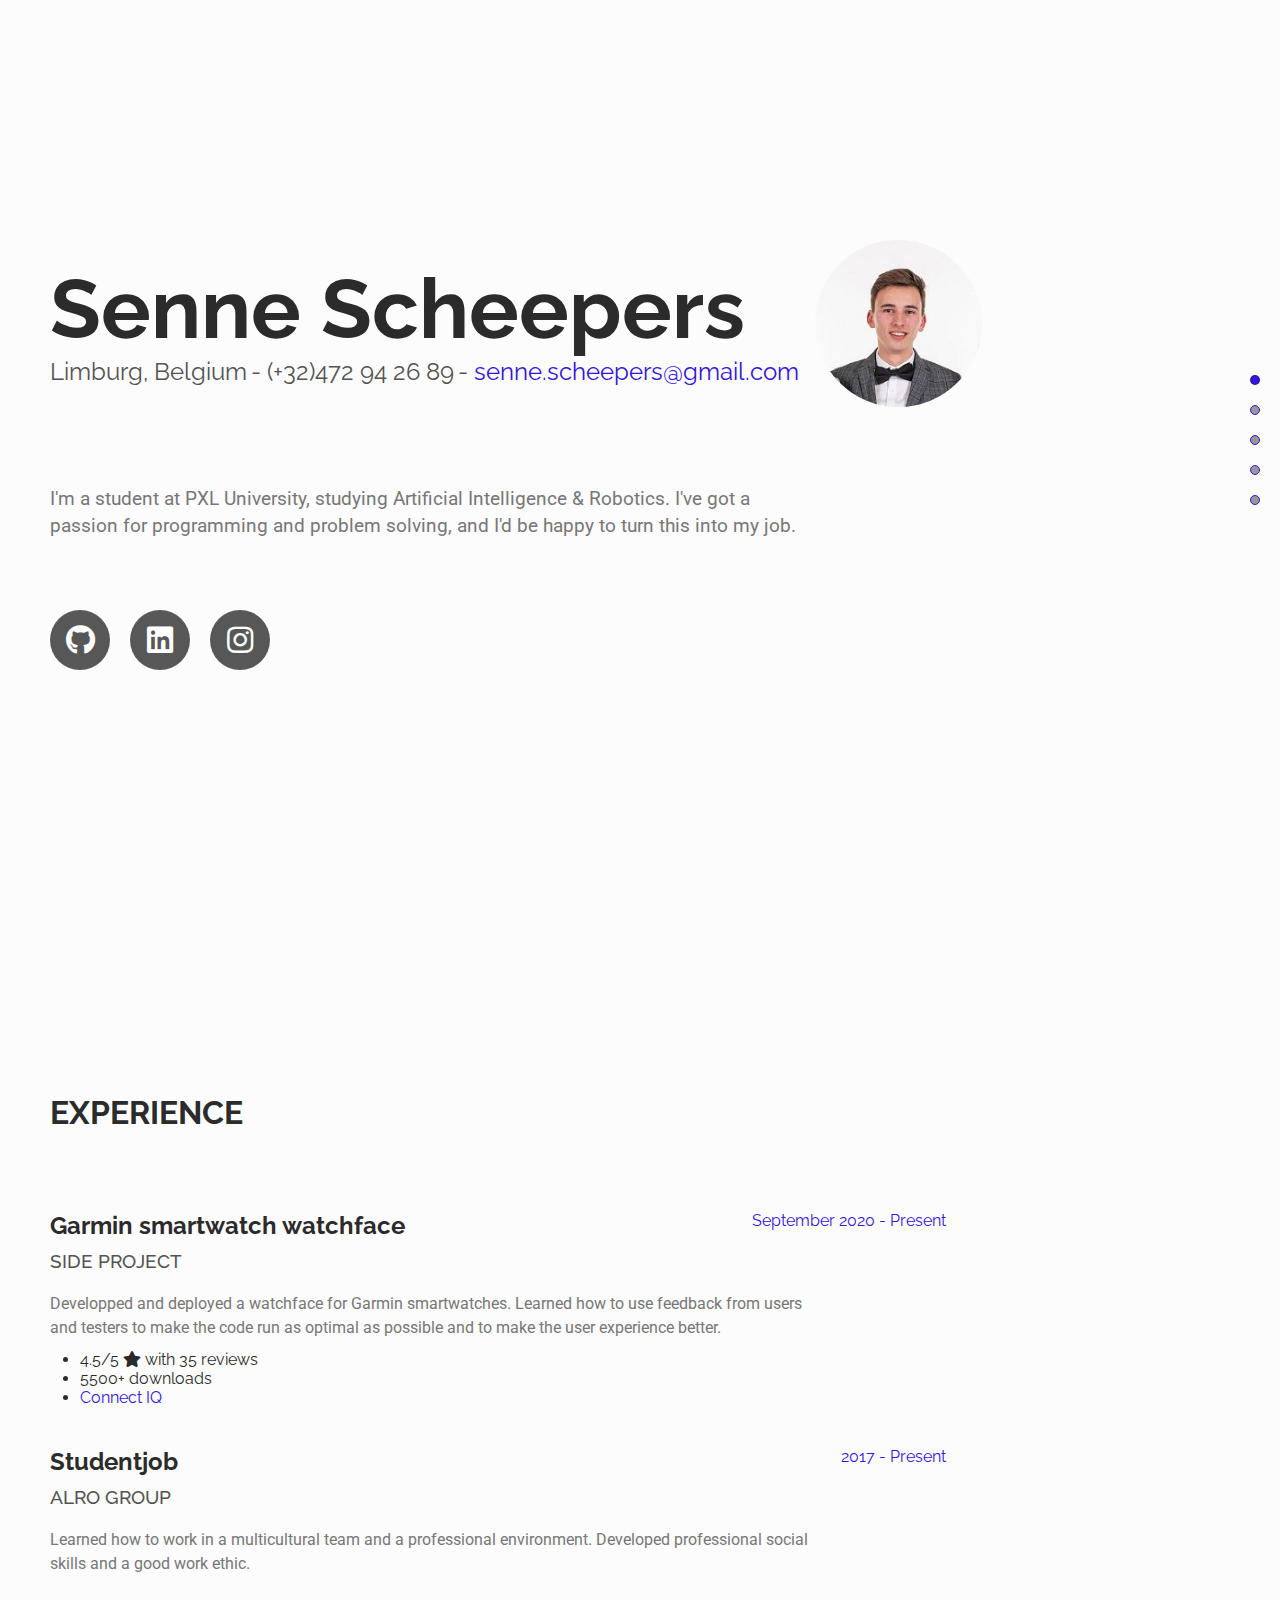
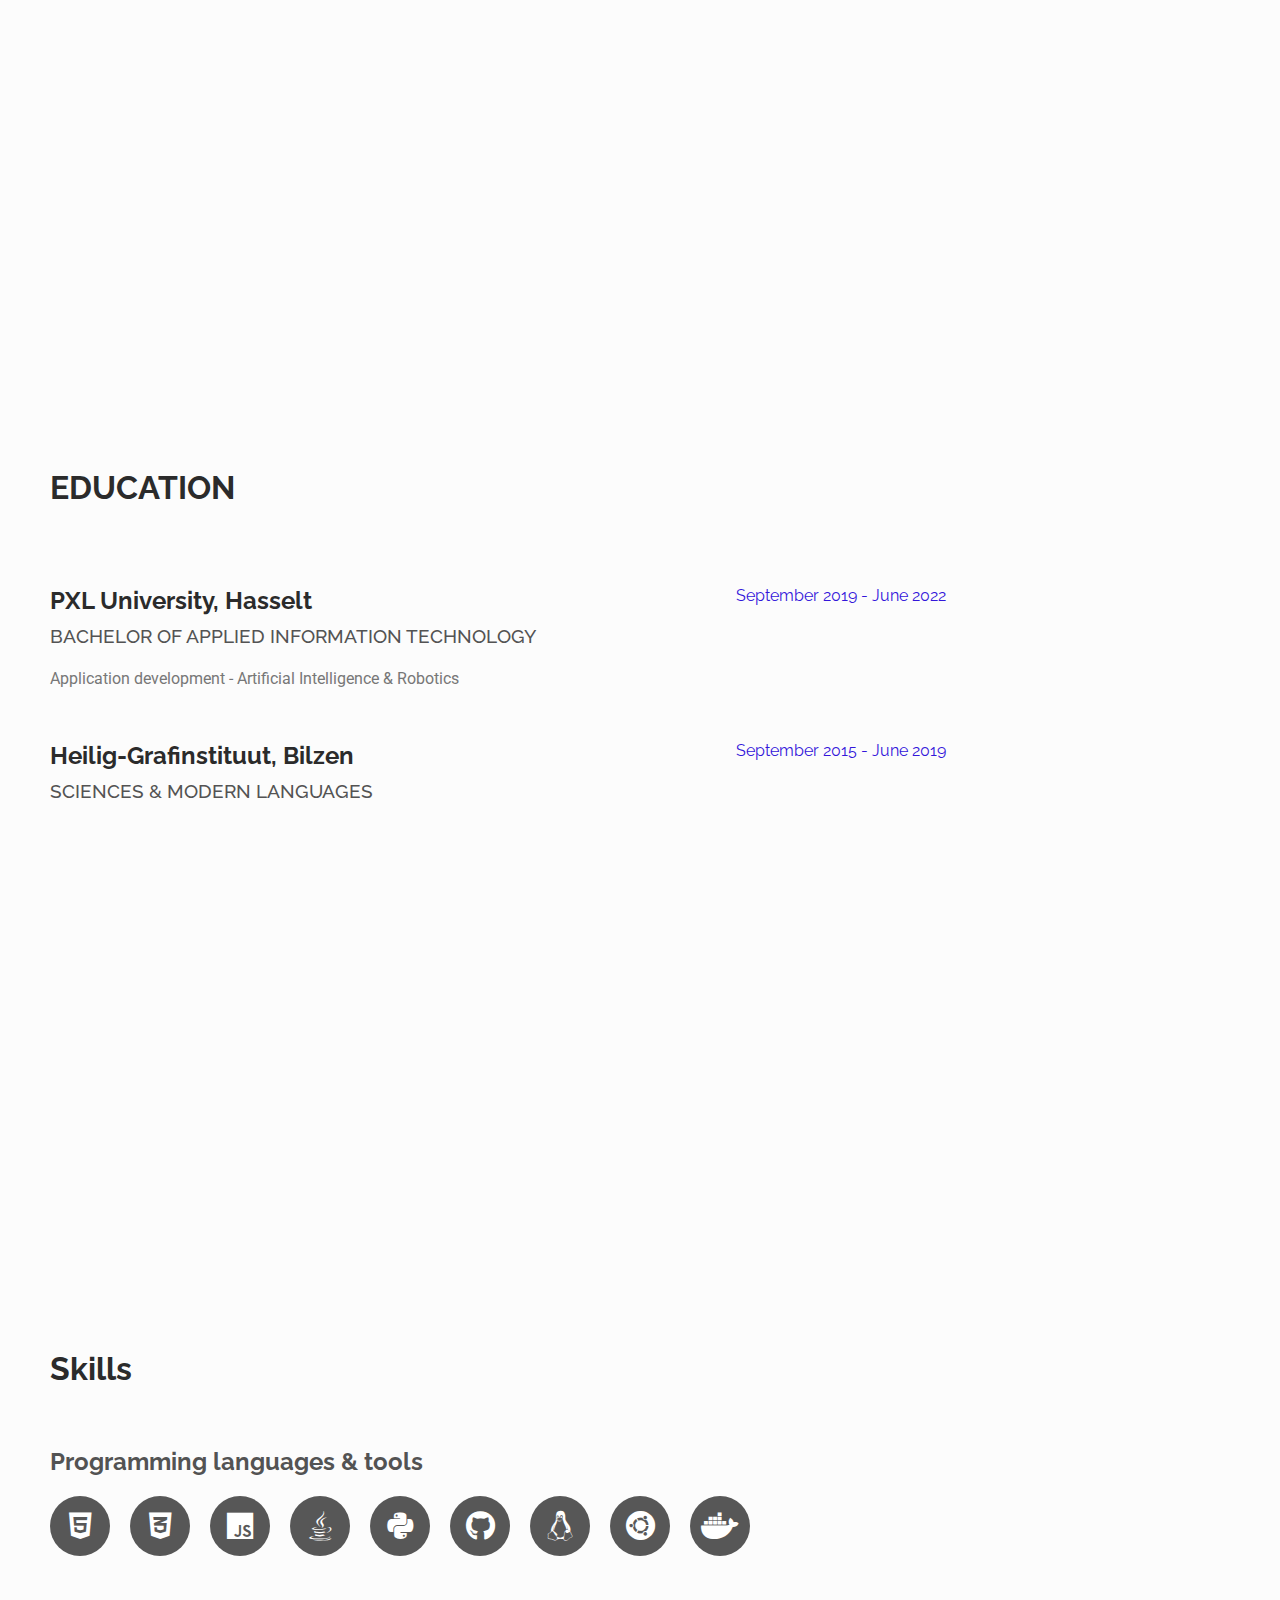
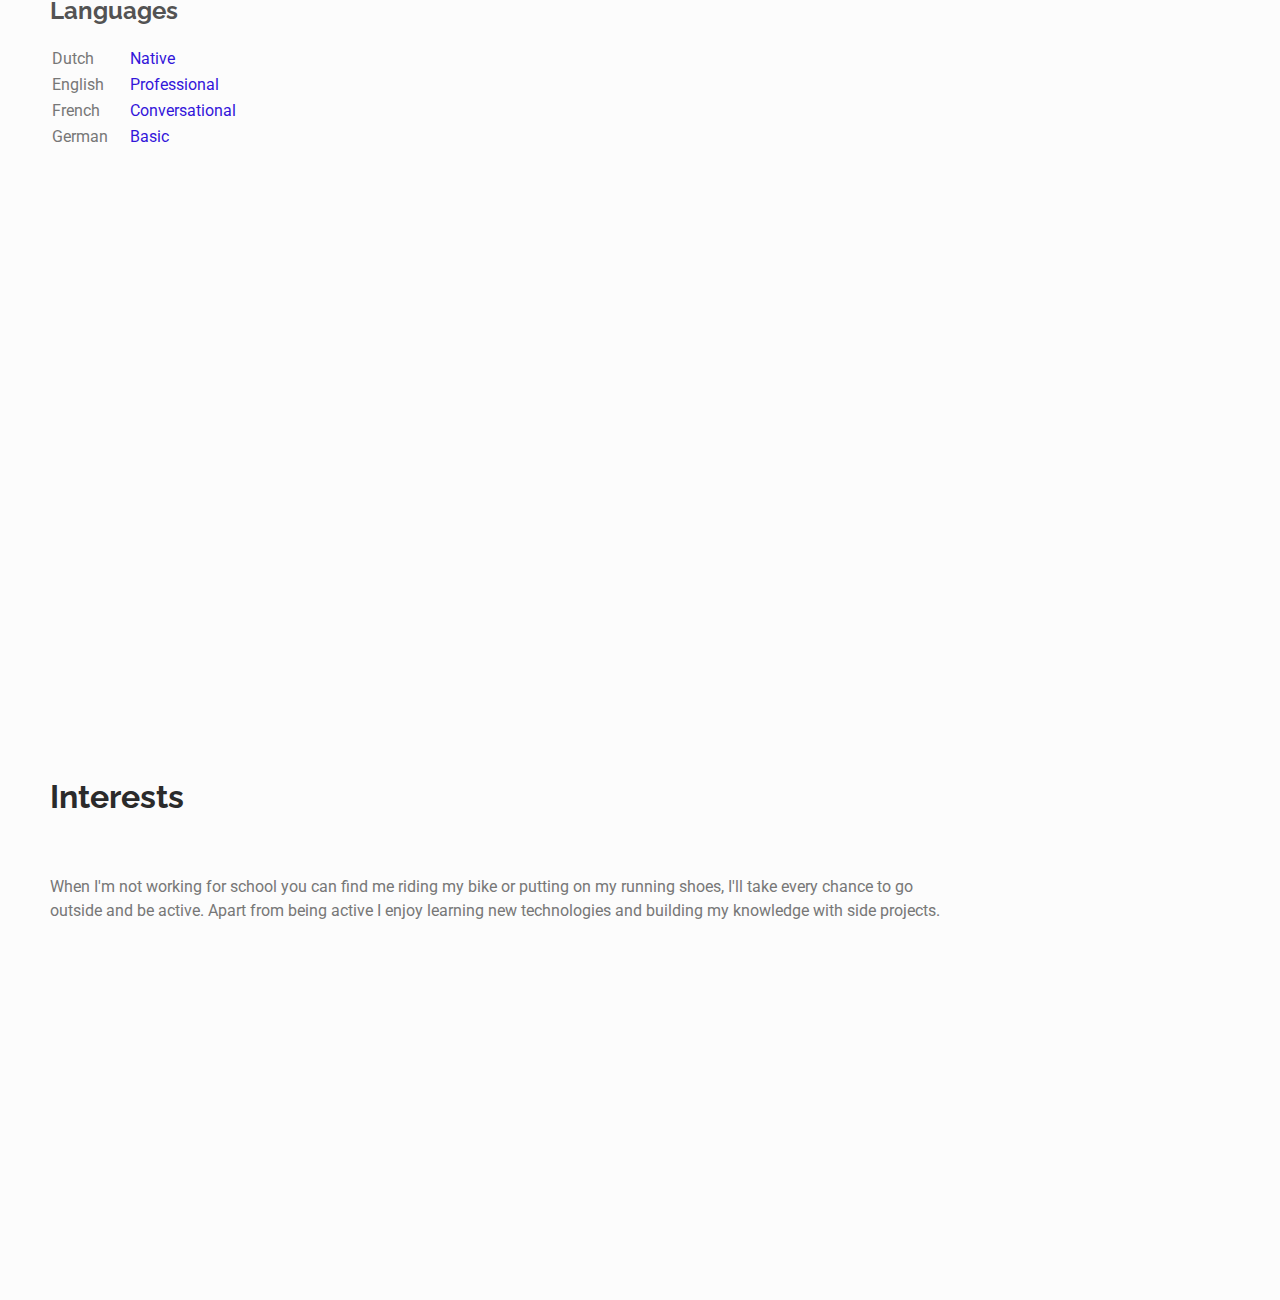
==== commit 967712d3: "deleted language picker" ====
--- a/index.html
+++ b/index.html
@@ -24,15 +24,6 @@
             <div class="scroll-indicator" id="section01" data-scroll-indicator-title="About"></div>
         </div>
         <section id="about">
-            <div class="select" style="width: 80px;">
-                <select name="language-picker-select" id="language-picker-select">
-                    <option value="0">0</option>
-                    <option lang="en" value="english" selected>🇬🇧</option>
-                    <option lang="nl" value="nederlands">🇳🇱</option>
-                    <option lang="fr" value="francais">🇫🇷</option>
-                    <option lang="de" value="deutsch">🇩🇪</option>
-                </select>
-            </div>
             <div class="header">
                 <div class="text">
                     <h1>Senne Scheepers</h1>
--- a/css/index.css
+++ b/css/index.css
@@ -431,6 +431,9 @@
 }
 
 @media (max-width:450px) {
+    #about .select {
+        display: none;
+    }
     #about .header .text h1 {
         font-size: 26pt;
     }
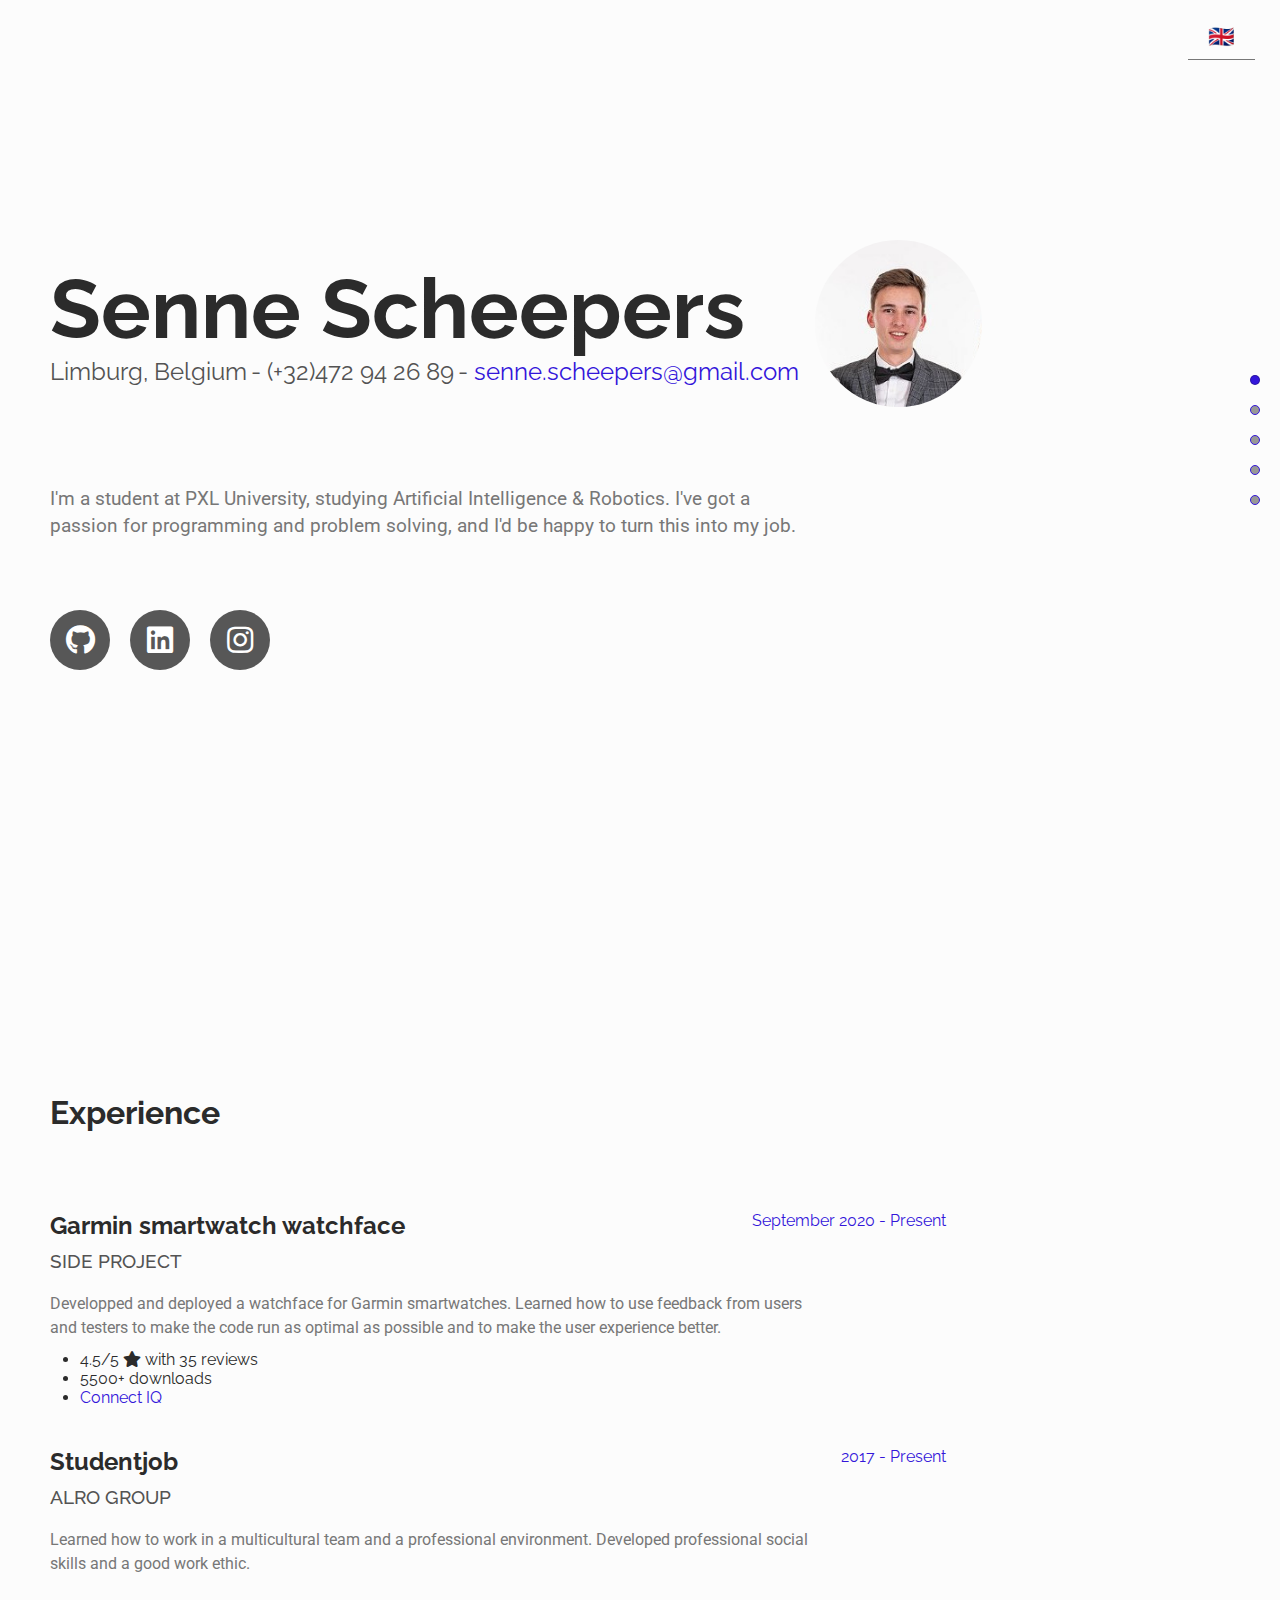
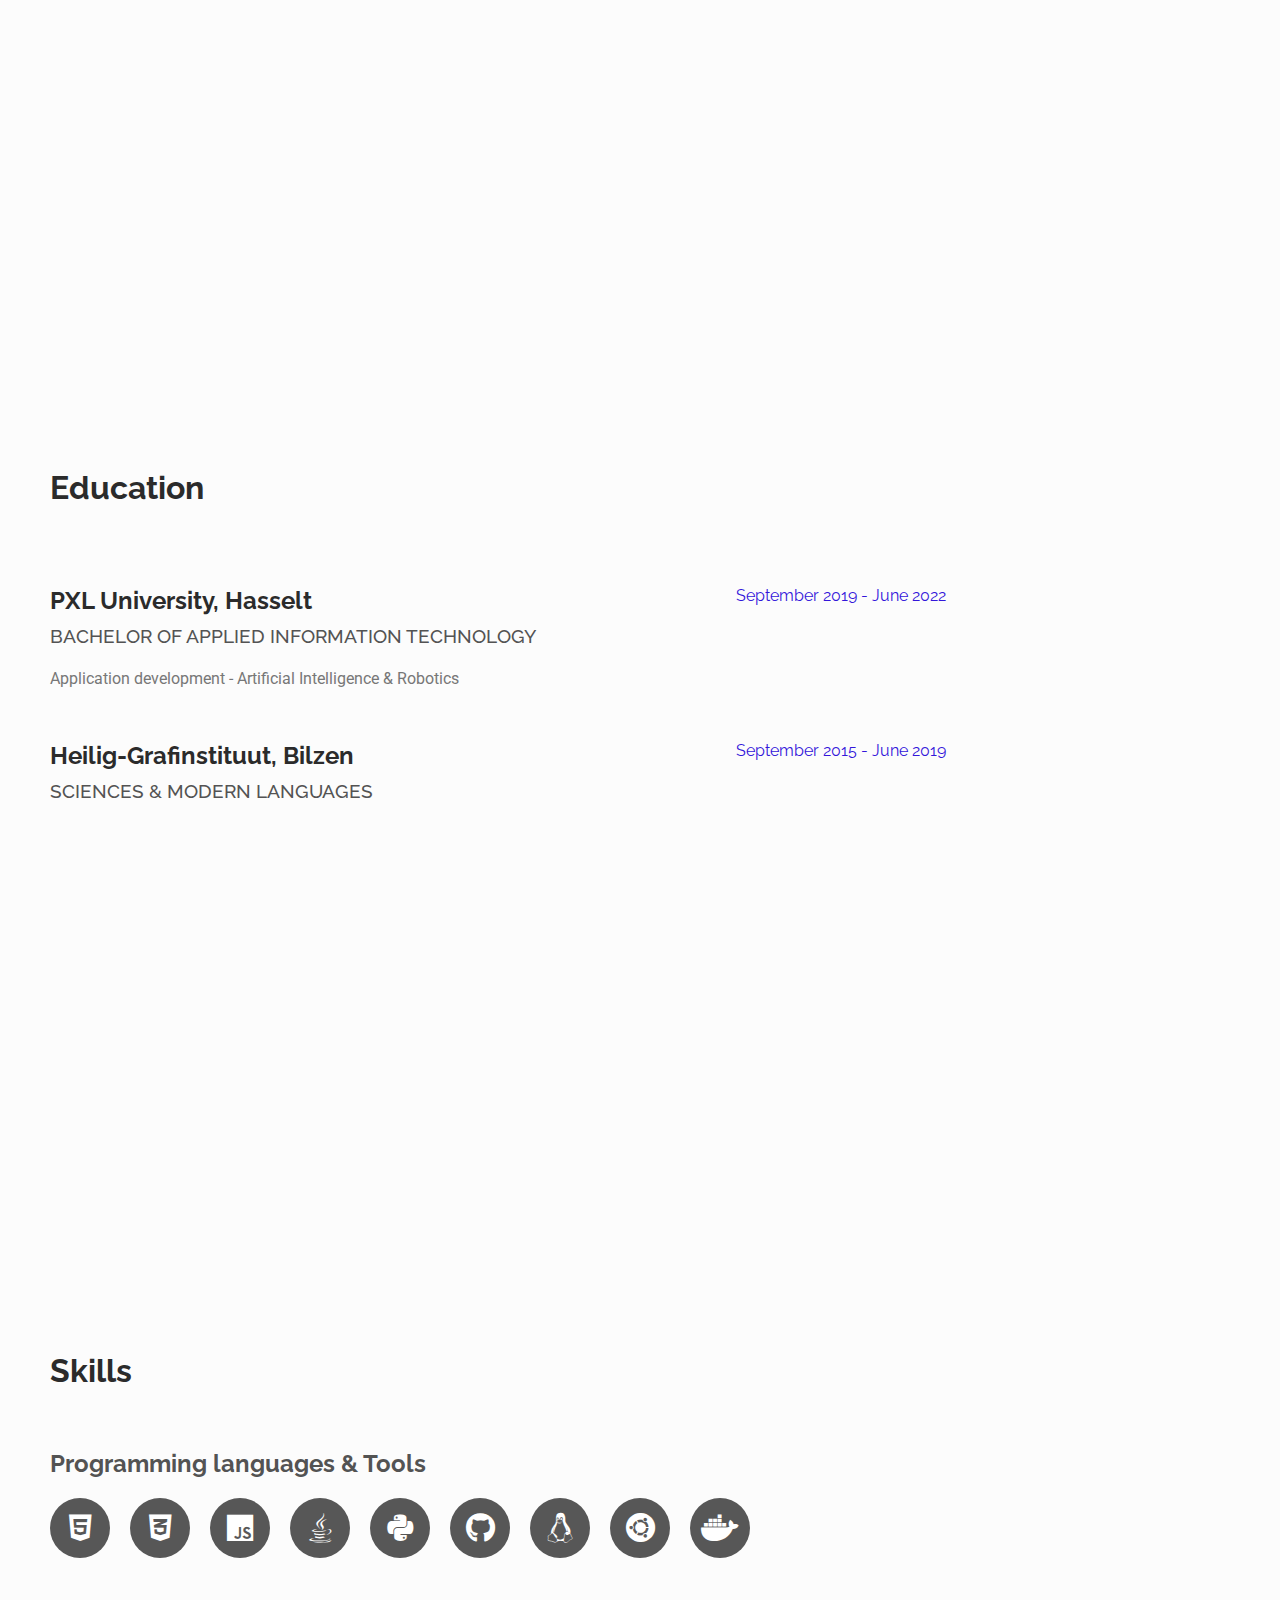
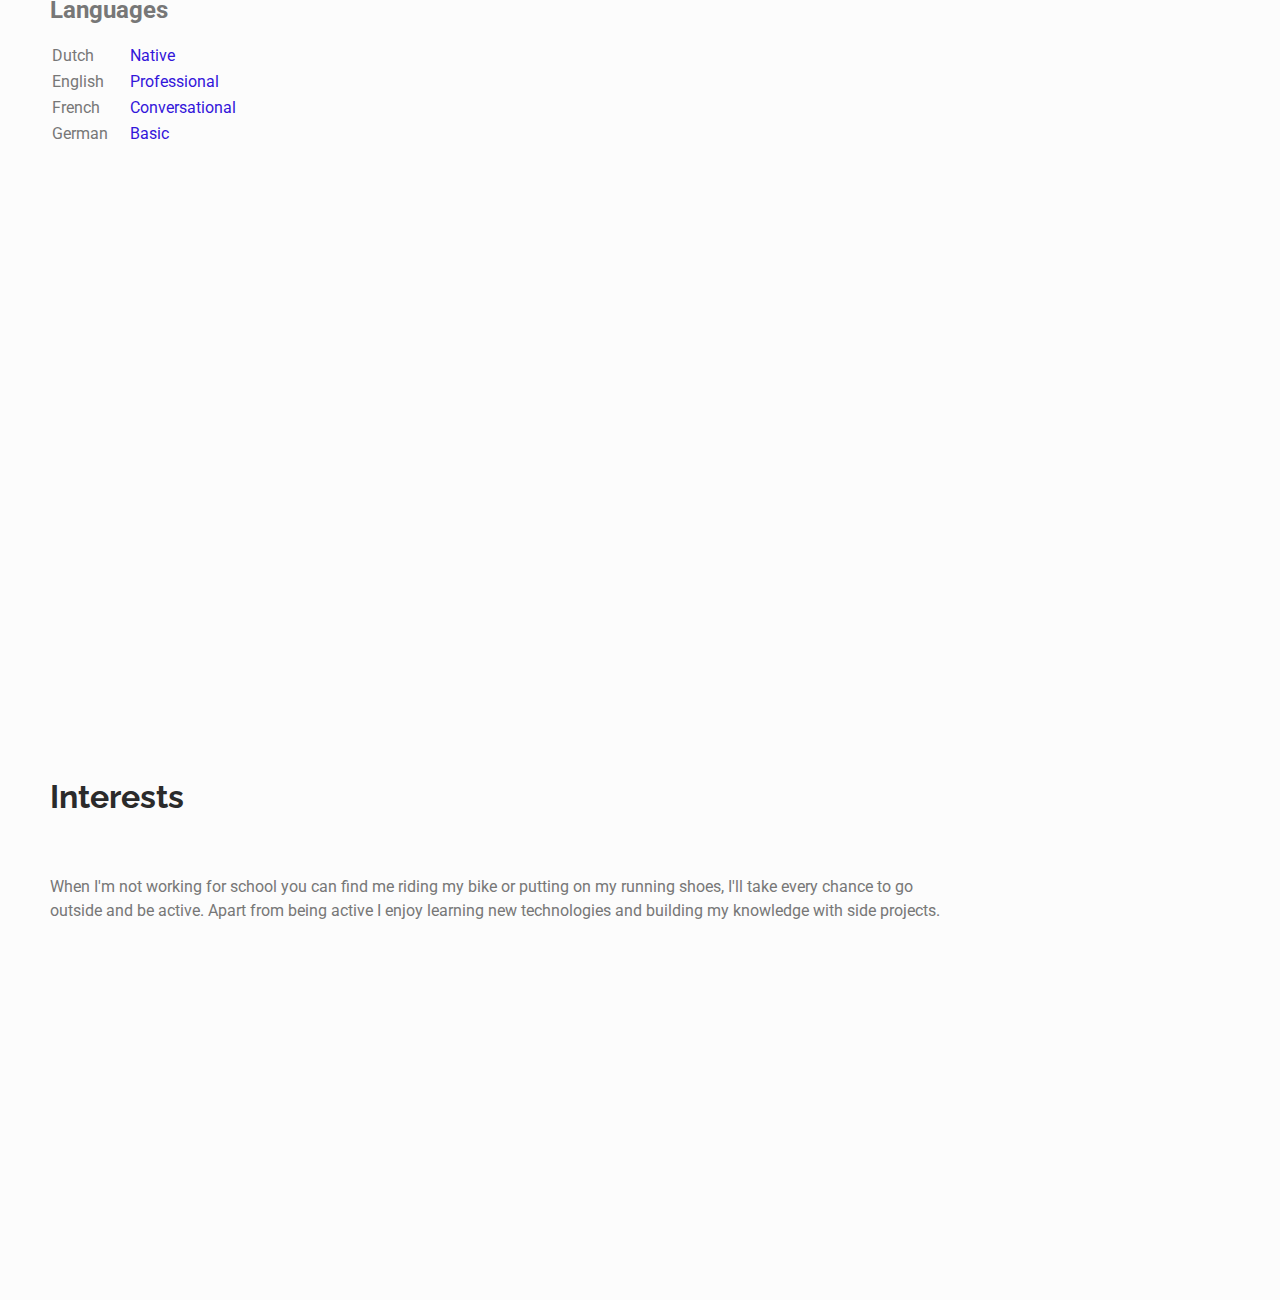
==== commit 7279e8d5: "Added support for Dutch and English" ====
--- a/index.html
+++ b/index.html
@@ -24,6 +24,14 @@
             <div class="scroll-indicator" id="section01" data-scroll-indicator-title="About"></div>
         </div>
         <section id="about">
+            <div class="select">
+                <select name="language-picker-select" id="language-picker-select">
+                    <option lang="en" value="english" selected>🇬🇧</option>
+                    <option lang="nl" value="nederlands">🇳🇱</option>
+                    <option lang="fr" value="francais">🇫🇷</option>
+                    <option lang="de" value="deutsch">🇩🇪</option>
+                </select>
+            </div>
             <div class="header">
                 <div class="text">
                     <h1>Senne Scheepers</h1>
@@ -49,25 +57,25 @@
             <div class="scroll-indicator" id="section02" data-scroll-indicator-title="Experience"></div>
         </div>
         <section id="experience">
-            <h1>EXPERIENCE</h1>
+            <h1 id="experience-title">Experience</h1>
             <article class="experience">
-                <h3>Garmin smartwatch watchface</h3>
-                <span class="date">September 2020 - Present</span>
-                <p class="subtitle">SIDE PROJECT</p>
-                <p class="text">
+                <h3 id="exp-1-title">Garmin smartwatch watchface</h3>
+                <span id="exp-1-date" class="date">September 2020 - Present</span>
+                <p id="exp-1-subtitle" class="subtitle">SIDE PROJECT</p>
+                <p id="exp-1-text" class="text">
                     Developped and deployed a watchface for Garmin smartwatches. Learned how to use feedback from users and testers to make the code run as optimal as possible and to make the user experience better.
                     <ul class="list">
-                        <li>4.5/5 <i class="fas fa-star"></i> with 35 reviews</li>
-                        <li>5500+ downloads</li>
+                        <li id="exp-1-li-1">4.5/5 <i class="fas fa-star"></i> with 35 reviews</li>
+                        <li id="exp-1-li-2">5500+ downloads</li>
                         <li><a href="https://apps.garmin.com/nl-NL/apps/6eda8a23-2dc6-41f1-b3f8-45622f2d4570" target="_blank">Connect IQ</a></li>
                     </ul>
                 </p>
             </article>
             <article class="experience">
-                <h3>Studentjob</h3>
-                <span class="date">2017 - Present</span>
+                <h3 id="exp-2-title">Studentjob</h3>
+                <span id="exp-2-date" class="date">2017 - Present</span>
                 <p class="subtitle">ALRO GROUP</p>
-                <p class="text">
+                <p id="exp-2-text" class="text">
                     Learned how to work in a multicultural team and a professional environment. Developed professional social skills and a good work ethic.
                 </p>
             </article>
@@ -77,17 +85,17 @@
             <div class="scroll-indicator" id="section03" data-scroll-indicator-title="Education"></div>
         </div>
         <section id="education">
-            <h1>EDUCATION</h1>
+            <h1 id="education-title">Education</h1>
             <article class="education">
-                <h3>PXL University, Hasselt</h3>
-                <span class="date">September 2019 - June 2022</span>
-                <p class="subtitle">BACHELOR OF APPLIED INFORMATION TECHNOLOGY</p>
-                <span class="text">Application development - Artificial Intelligence & Robotics</span>
+                <h3 id="edu-1-school">PXL University, Hasselt</h3>
+                <span id="edu-1-date" class="date">September 2019 - June 2022</span>
+                <p id="edu-1-subtitle" class="subtitle">BACHELOR OF APPLIED INFORMATION TECHNOLOGY</p>
+                <span id="edu-1-text" class="text">Application development - Artificial Intelligence & Robotics</span>
             </article>
             <article class="education">
-                <h3>Heilig-Grafinstituut, Bilzen</h3>
-                <span class="date">September 2015 - June 2019</span>
-                <p class="subtitle">SCIENCES & MODERN LANGUAGES</p>
+                <h3 id="edu-2-school">Heilig-Grafinstituut, Bilzen</h3>
+                <span id="edu-2-date" class="date">September 2015 - June 2019</span>
+                <p id="edu-2-subtitle" class="subtitle">SCIENCES & MODERN LANGUAGES</p>
             </article>
         </section>
         <!-- HERE'S AN ANCHOR POINT (SCROLL INDICATOR) -->
@@ -95,8 +103,8 @@
             <div class="scroll-indicator" id="section04" data-scroll-indicator-title="Skills"></div>
         </div>
         <section id="skills">
-            <h1>Skills</h1>
-            <h3>Programming languages & tools</h3>
+            <h1 id="skills-title">Skills</h1>
+            <h3 id="programming-languages">Programming languages & Tools</h3>
             <div id="tools">
                 <div class="tool">
                     <i class="fab fa-html5"></i>
@@ -126,23 +134,23 @@
                     <i class="fab fa-docker"></i>
                 </div>
             </div>
-            <h3>Languages</h3>
+            <h3 id="languages">Languages</h3>
             <table id="languages">
                 <tr>
-                    <td><span>Dutch</span></td>
-                    <td><span class="level">Native</span></td>
+                    <td><span id="lan-1">Dutch</span></td>
+                    <td><span id="lan-1-level" class="level">Native</span></td>
                 </tr>
                 <tr>
-                    <td><span>English</span></td>
-                    <td><span class="level">Professional</span></td>
+                    <td><span id="lan-2">English</span></td>
+                    <td><span id="lan-2-level" class="level">Professional</span></td>
                 </tr>
                 <tr>
-                    <td><span>French</span></td>
-                    <td><span class="level">Conversational</span></td>
+                    <td><span id="lan-3">French</span></td>
+                    <td><span id="lan-3-level" class="level">Conversational</span></td>
                 </tr>
                 <tr>
-                    <td><span>German</span></td>
-                    <td><span class="level">Basic</span></td>
+                    <td><span id="lan-4">German</span></td>
+                    <td><span id="lan-4-level" class="level">Basic</span></td>
                 </tr>
             </table>
         </section>
@@ -151,8 +159,8 @@
             <div class="scroll-indicator" id="section05" data-scroll-indicator-title="Interests"></div>
         </div>
         <section id="interests">
-            <h1>Interests</h1>
-            <p>
+            <h1 id="interests-title">Interests</h1>
+            <p id="interests-text">
                 When I'm not working for school you can find me riding my bike or putting on my running shoes, I'll take every chance to go outside and be active. Apart from being active I enjoy learning new technologies and building my knowledge with side projects.
             </p>
         </section>
@@ -161,7 +169,6 @@
     <script src="https://ajax.googleapis.com/ajax/libs/jquery/2.1.1/jquery.min.js"></script>
     <script src="js/scrollDots.js"></script>
     <script src="js/locale.js"></script>
-    <script src="js/select.js"></script>
 </body>
 
 </html>--- a/css/index.css
+++ b/css/index.css
@@ -40,70 +40,19 @@
 .select {
     position: absolute;
     top: 15px;
-    right: 15px;
-}
-
-.select #language-picker-select {
-    display: none;
-}
-
-.select-selected {
-    background-color: #e0e0e0e0;
-}
-
-.select-selected:after {
-    position: absolute;
-    content: "";
-    top: 14px;
-    right: 10px;
-    width: 0;
-    height: 0;
-    border: 6px solid transparent;
-    border-color: #777777 transparent transparent transparent;
-}
-
-
-/* Point the arrow upwards when the select box is open (active): */
-
-.select-selected.select-arrow-active:after {
-    border-color: transparent transparent #777777 transparent;
-    top: 7px;
-}
-
-
-/* style the items (options), including the selected item: */
-
-.select-items div,
-.select-selected {
-    color: #ffffff;
-    padding: 8px 16px;
-    border: 1px solid transparent;
-    border-color: transparent transparent rgba(0, 0, 0, 0.1) transparent;
-    cursor: pointer;
-}
-
-
-/* Style items (options): */
-
-.select-items {
-    position: absolute;
-    background-color: #e0e0e0;
-    top: 100%;
-    left: 0;
-    right: 0;
-    z-index: 99;
-}
-
-
-/* Hide the items when the select box is closed: */
-
-.select-hide {
-    display: none;
-}
-
-.select-items div:hover,
-.same-as-selected {
-    background-color: rgba(0, 0, 0, 0.1);
+    right: 25px;
+}
+
+.select select {
+    border: none;
+    -webkit-appearance: none;
+    -moz-appearance: none;
+    appearance: none;
+    -ms-appearance: none;
+    font-size: 16pt;
+    padding: 10px 20px;
+    border-bottom: 1px solid #777777;
+    background-color: #fcfcfc;
 }
 
 
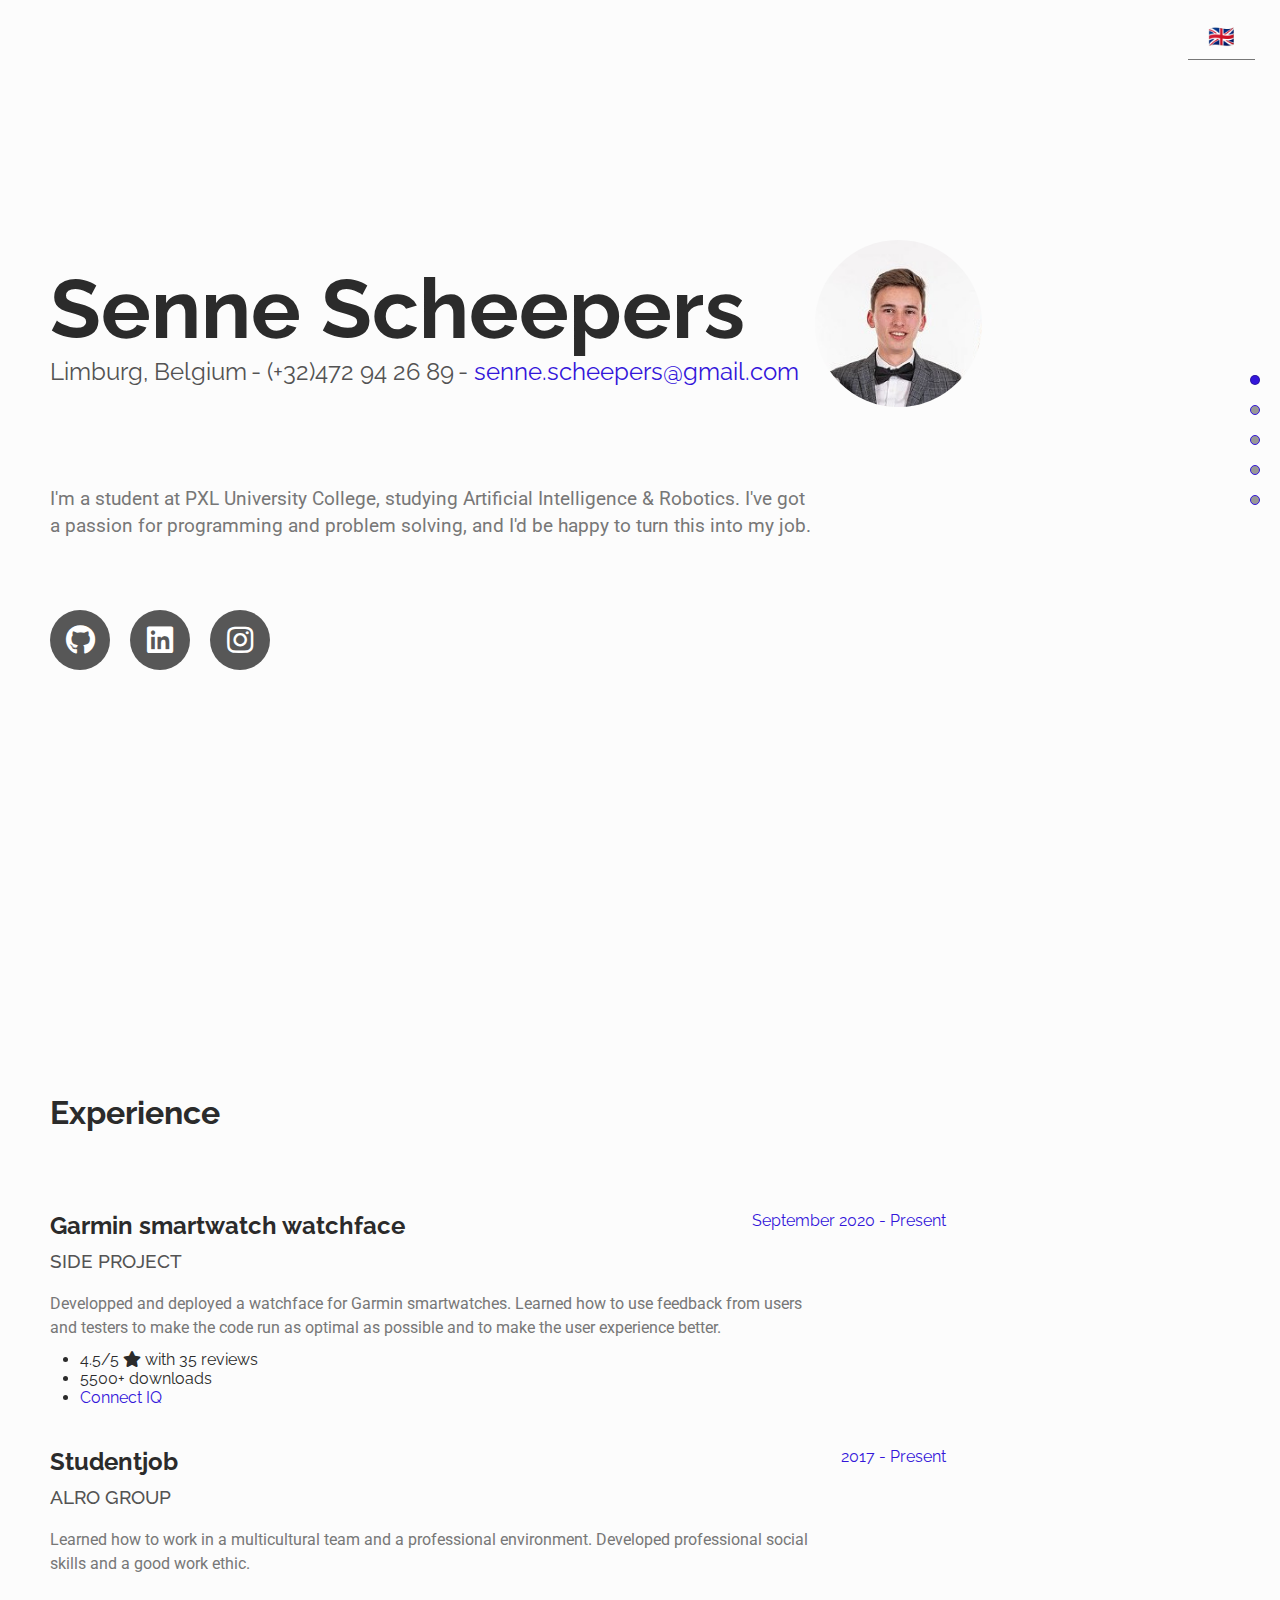
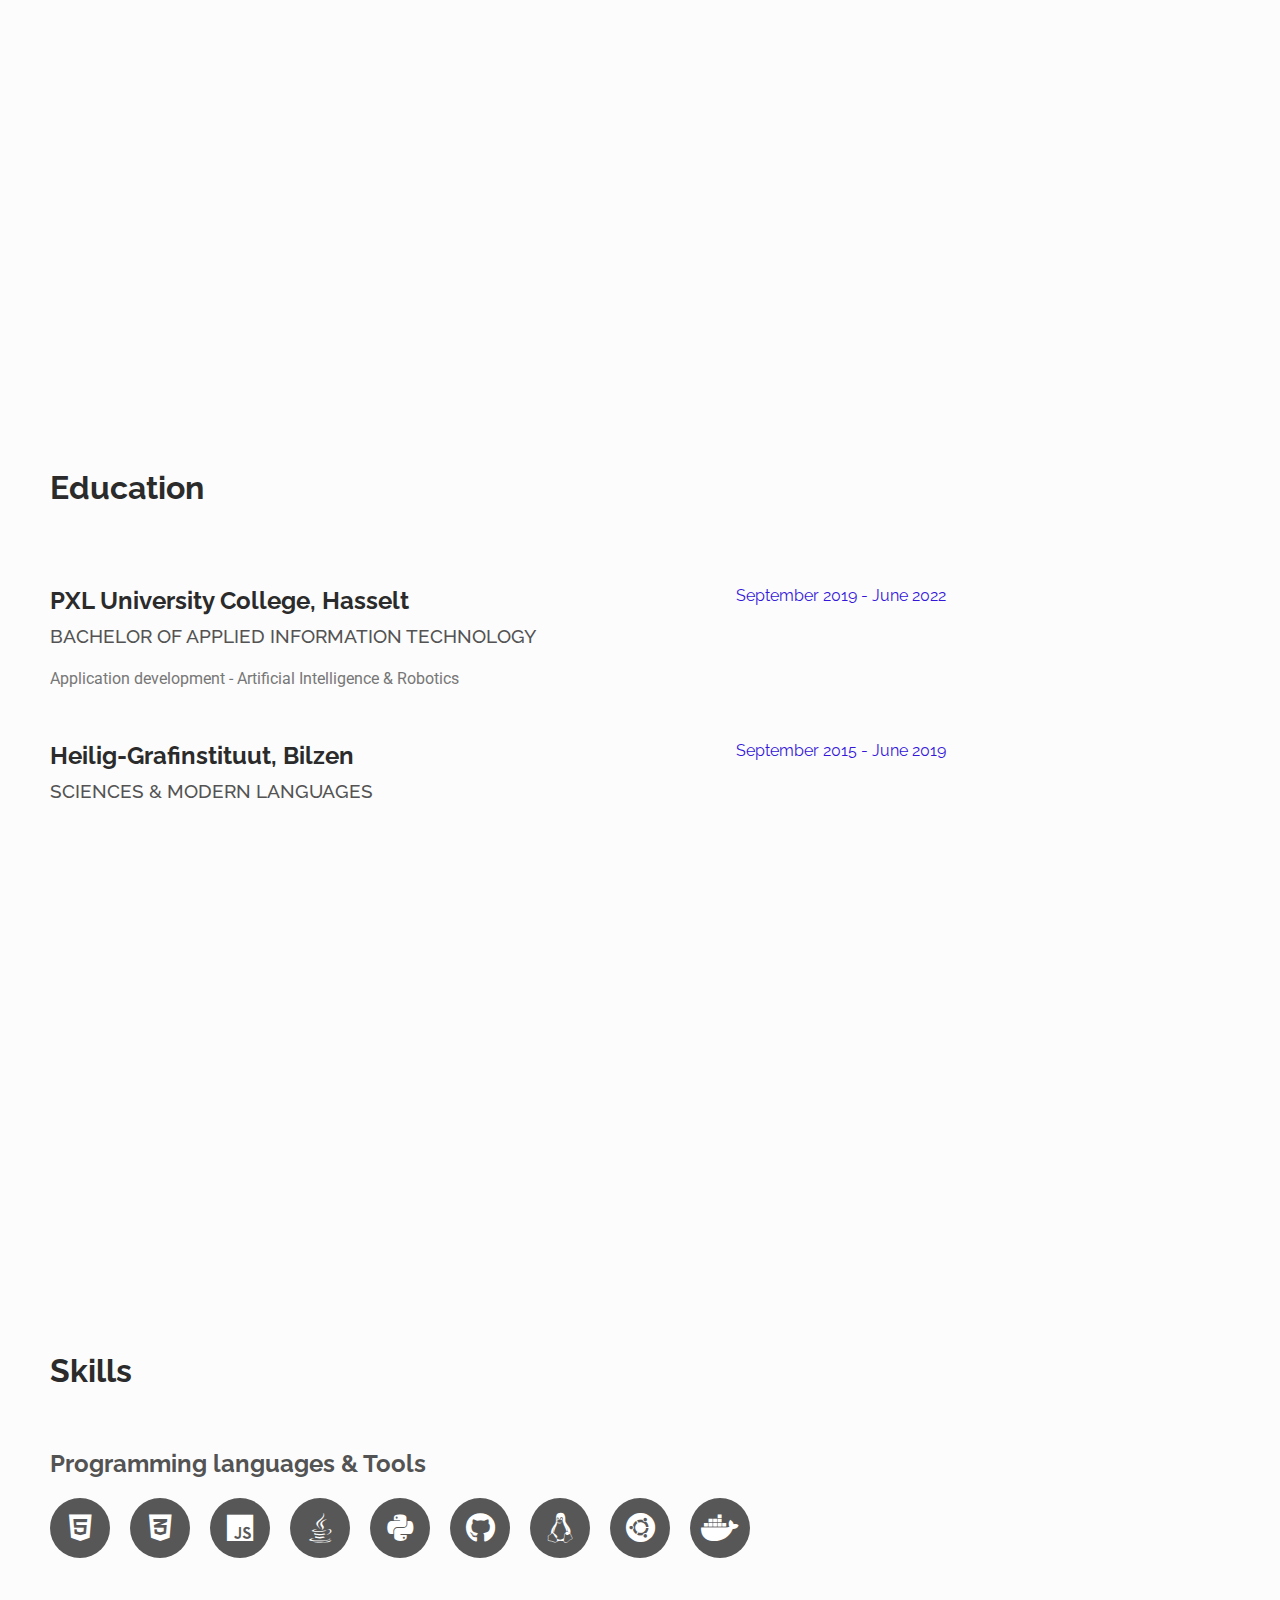
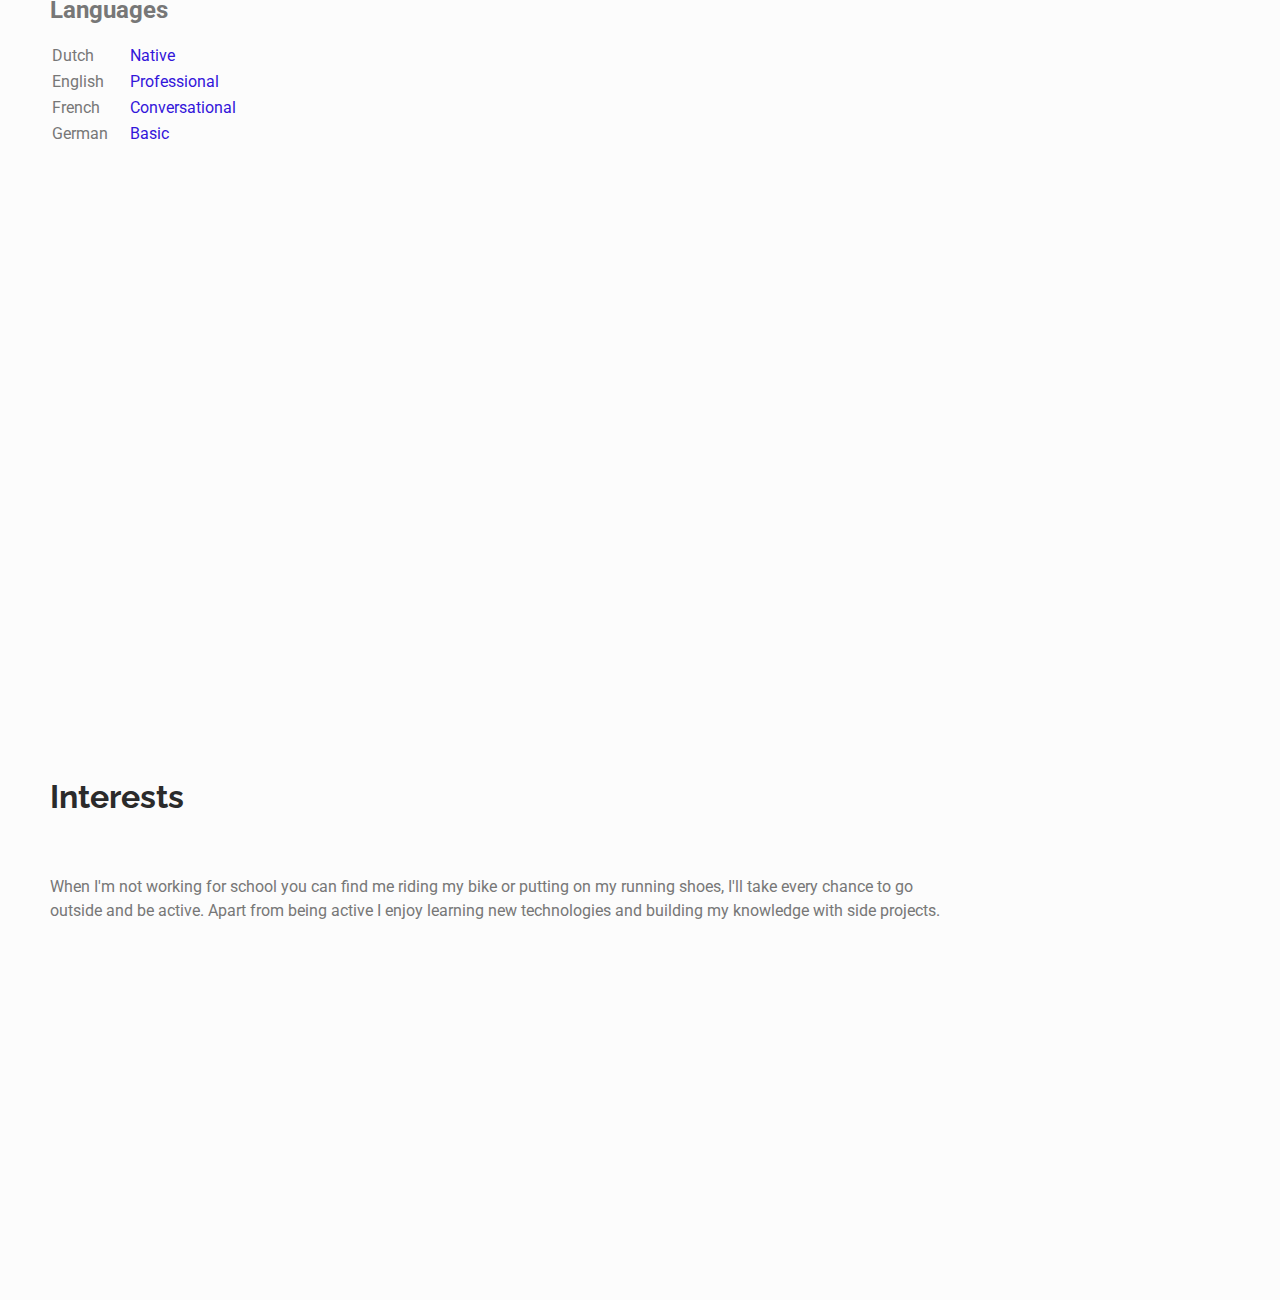
==== commit 2a9c6210: "Added support for german" ====
--- a/index.html
+++ b/index.html
@@ -44,7 +44,7 @@
                 <img src="./assets/picture.jpg" alt="Senne Scheepers">
             </div>
             <p id="summary">
-                I'm a student at PXL University, studying Artificial Intelligence & Robotics. I've got a passion for programming and problem solving, and I'd be happy to turn this into my job.
+                I'm a student at PXL University College, studying Artificial Intelligence & Robotics. I've got a passion for programming and problem solving, and I'd be happy to turn this into my job.
             </p>
             <div id="links">
                 <a href="https://github.com/sennescheepers" target="_blank"><i class="fab fa-github"></i></a>
@@ -87,7 +87,7 @@
         <section id="education">
             <h1 id="education-title">Education</h1>
             <article class="education">
-                <h3 id="edu-1-school">PXL University, Hasselt</h3>
+                <h3 id="edu-1-school">PXL University College, Hasselt</h3>
                 <span id="edu-1-date" class="date">September 2019 - June 2022</span>
                 <p id="edu-1-subtitle" class="subtitle">BACHELOR OF APPLIED INFORMATION TECHNOLOGY</p>
                 <span id="edu-1-text" class="text">Application development - Artificial Intelligence & Robotics</span>
